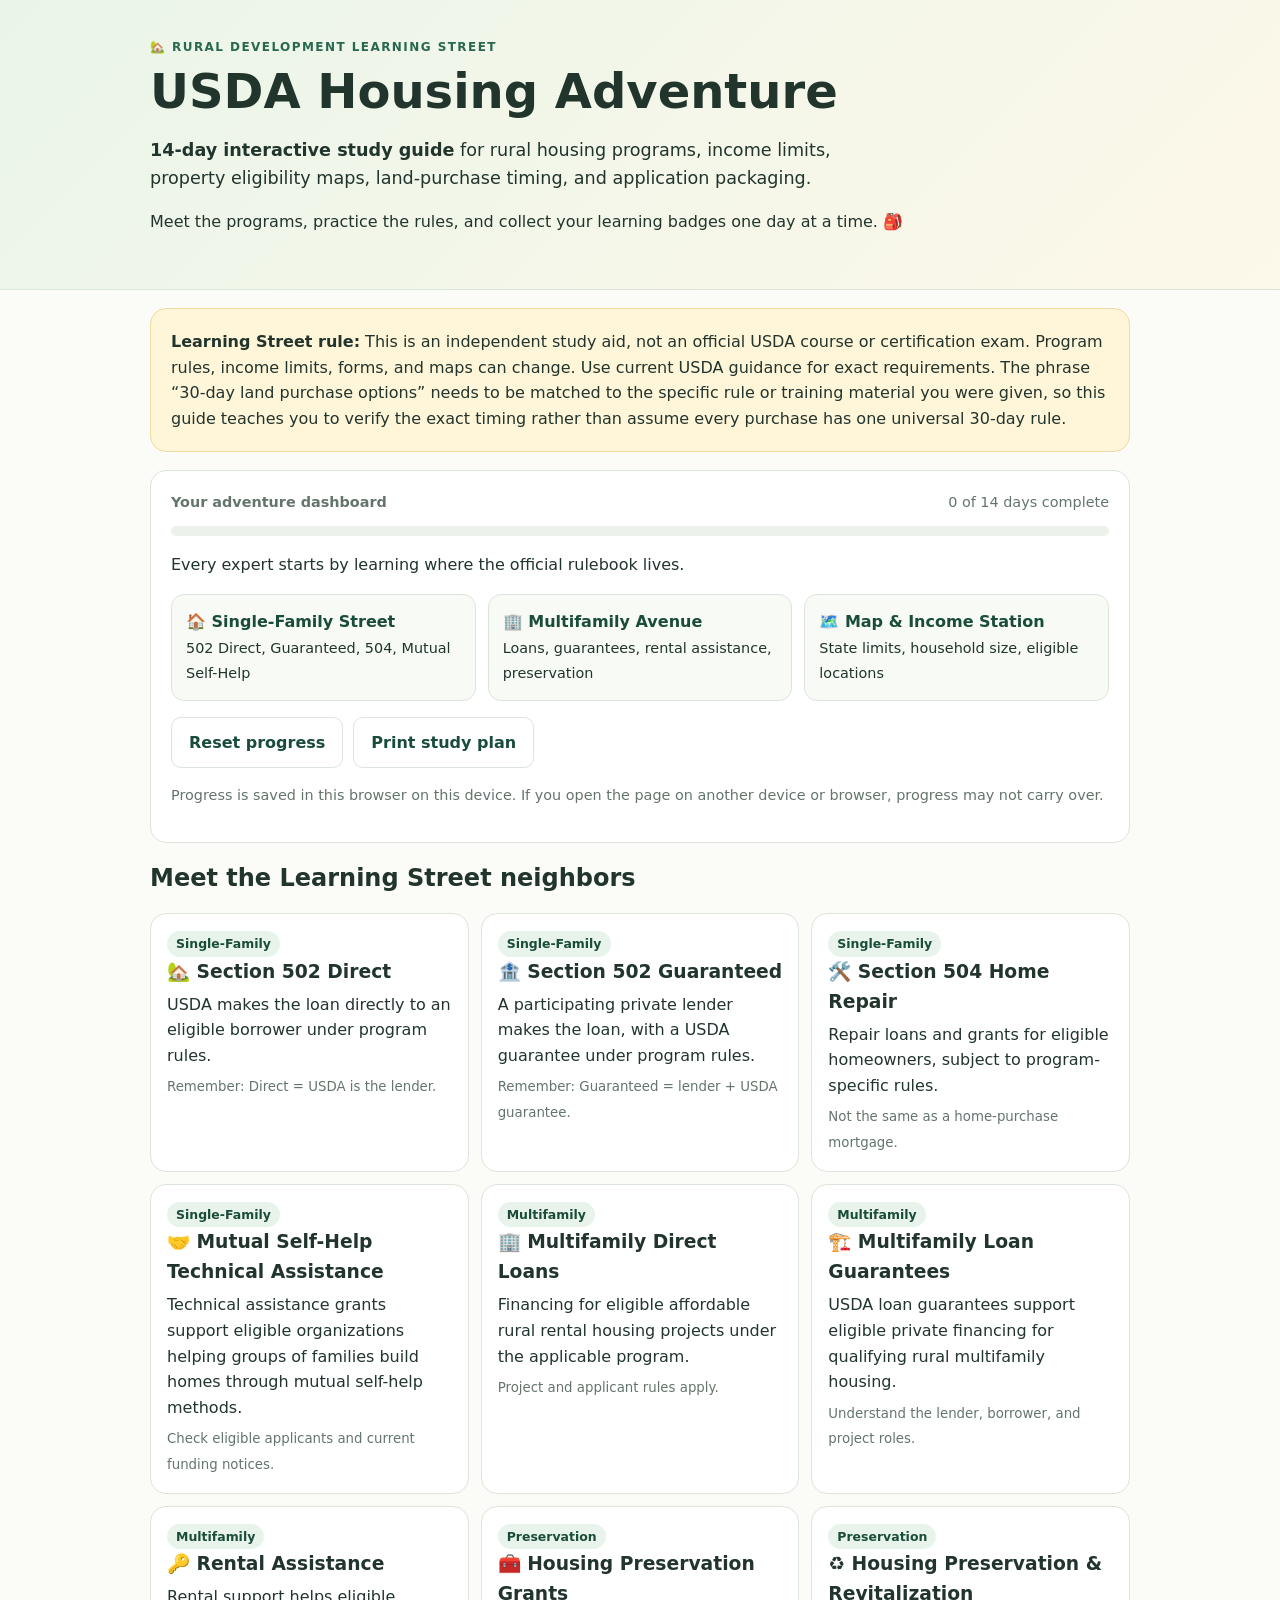
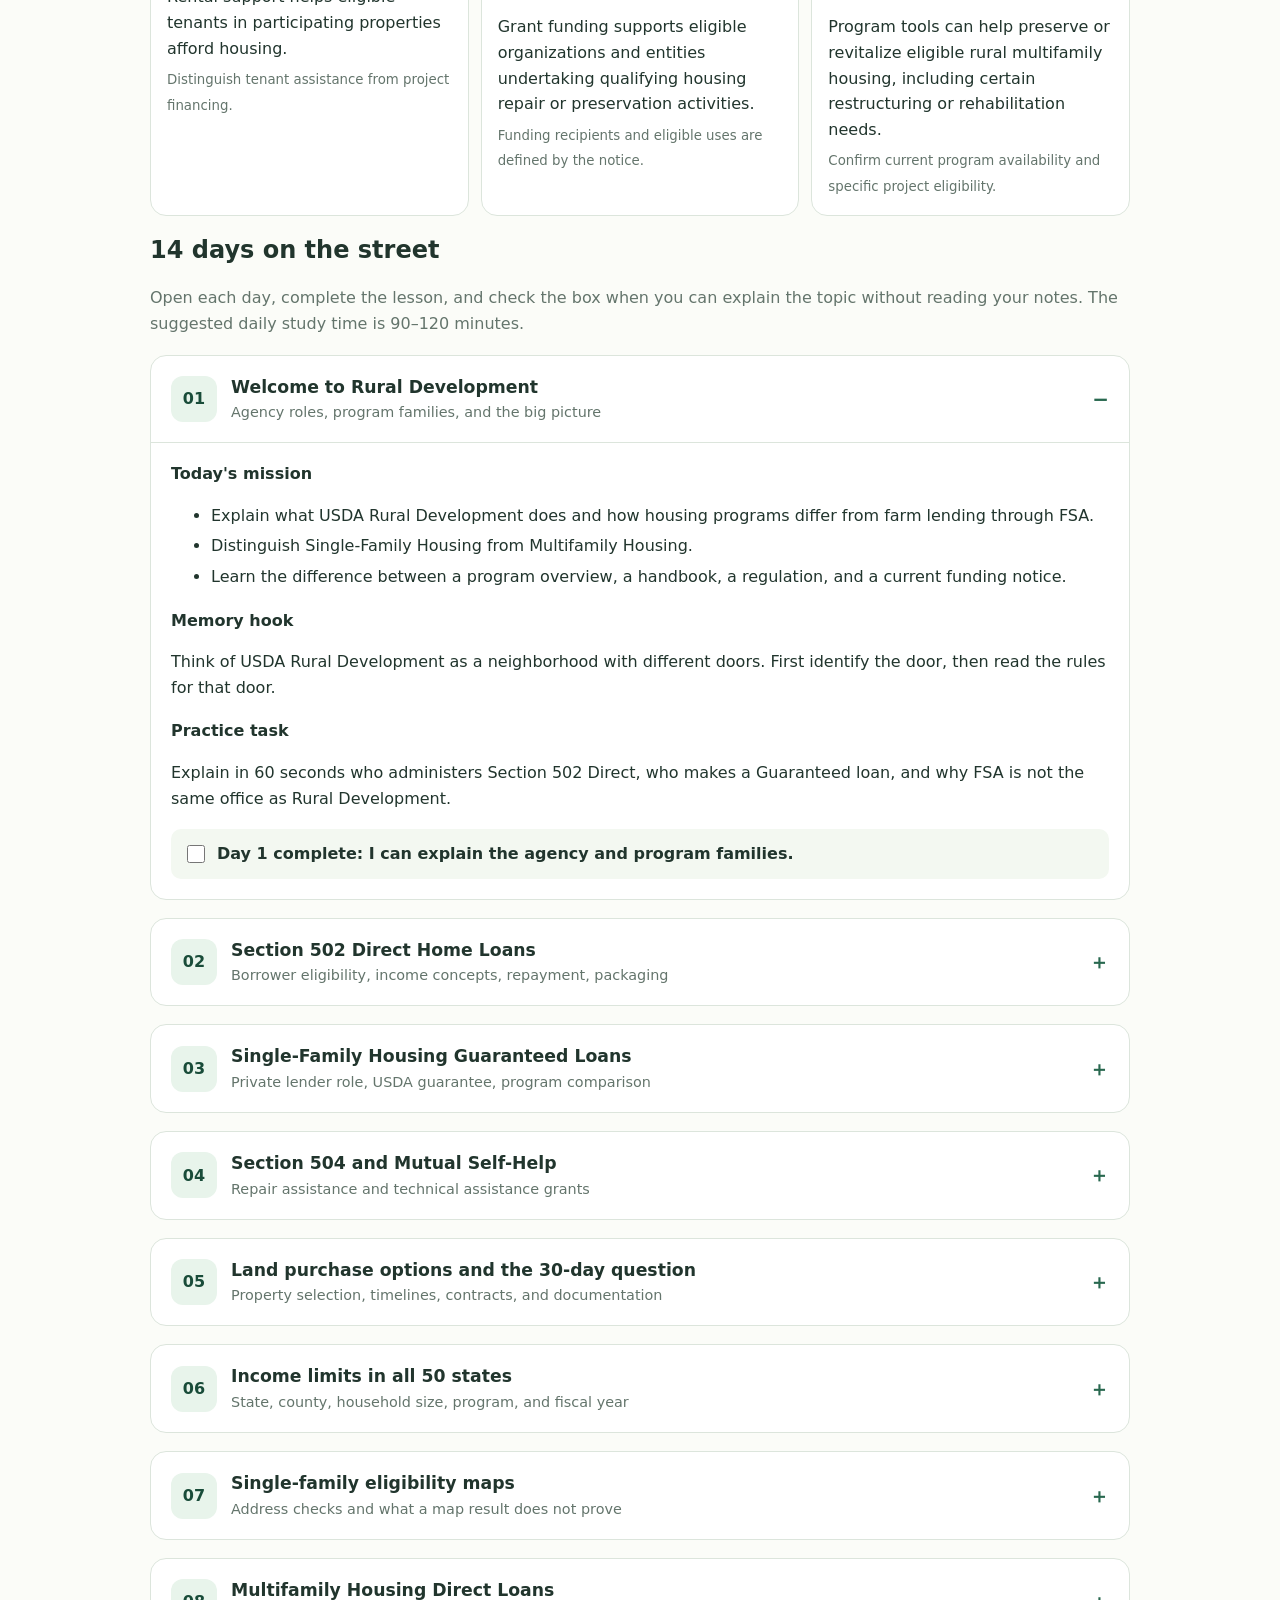
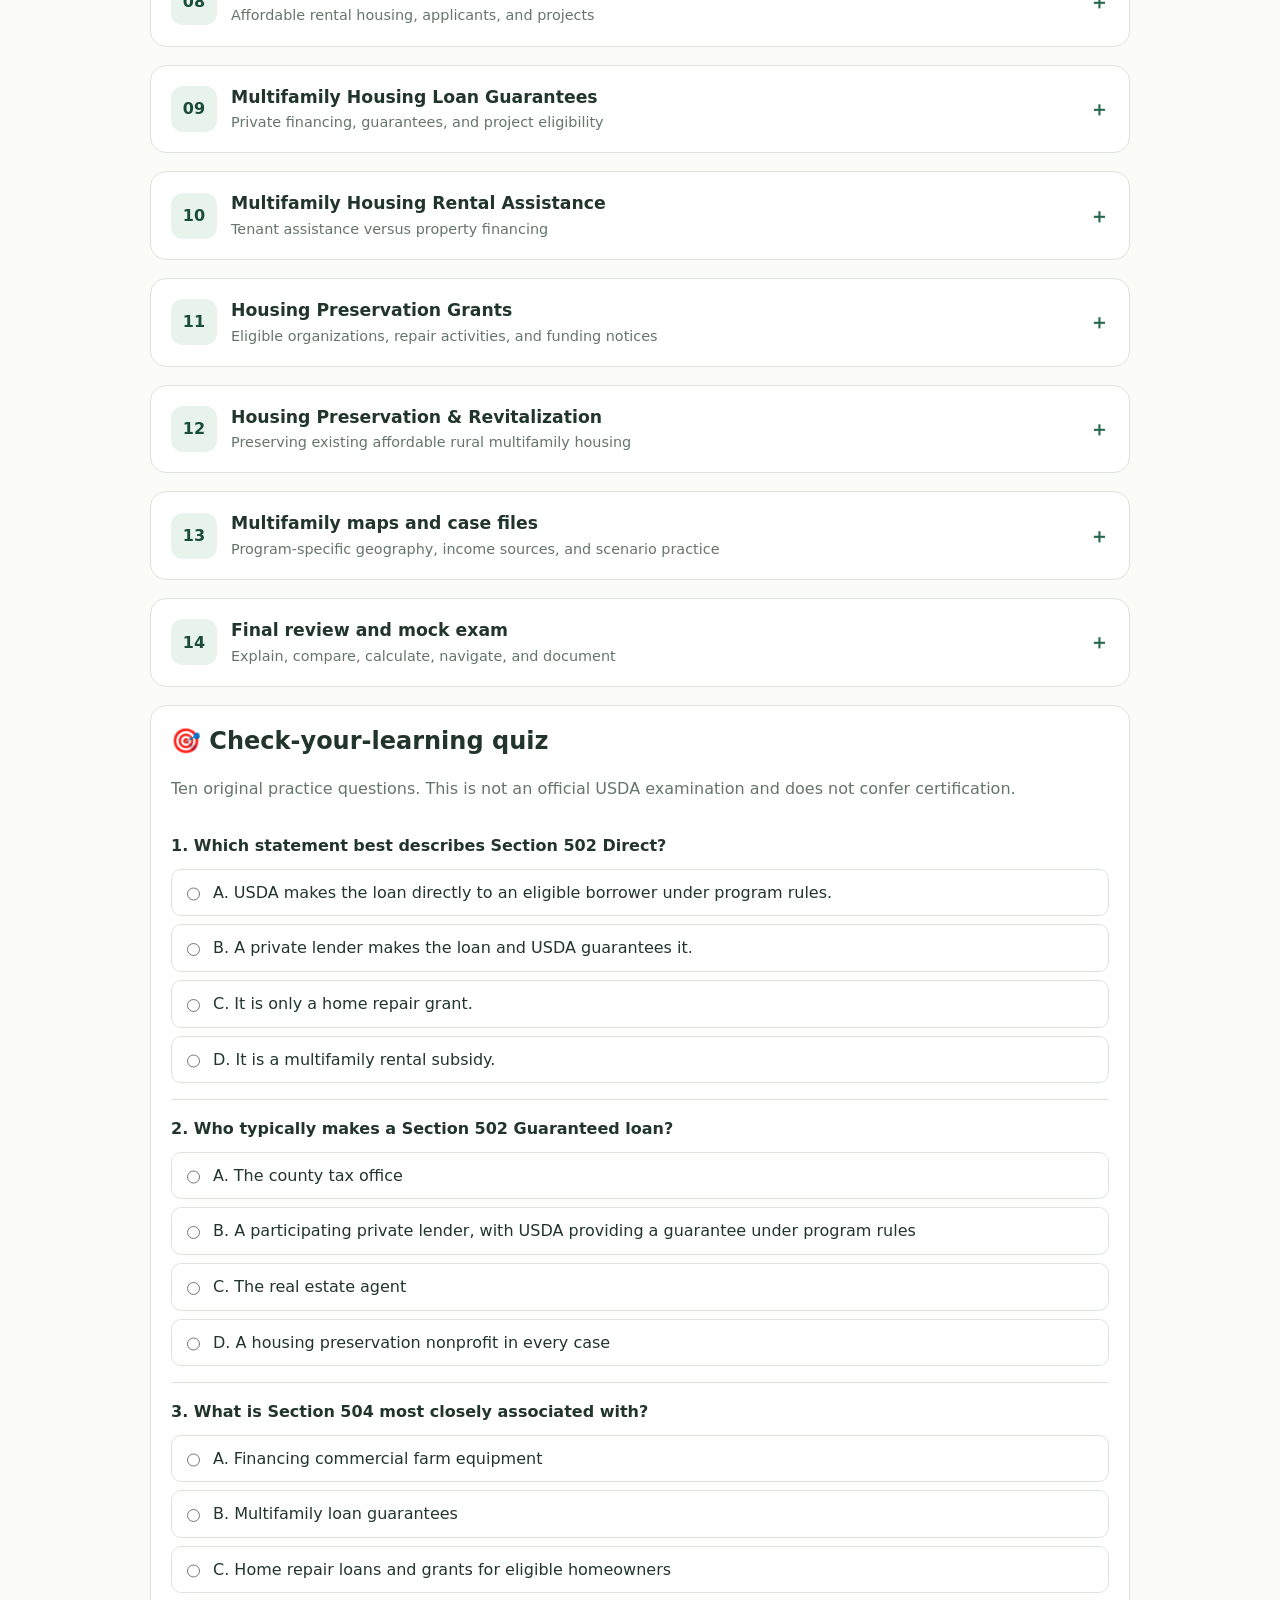
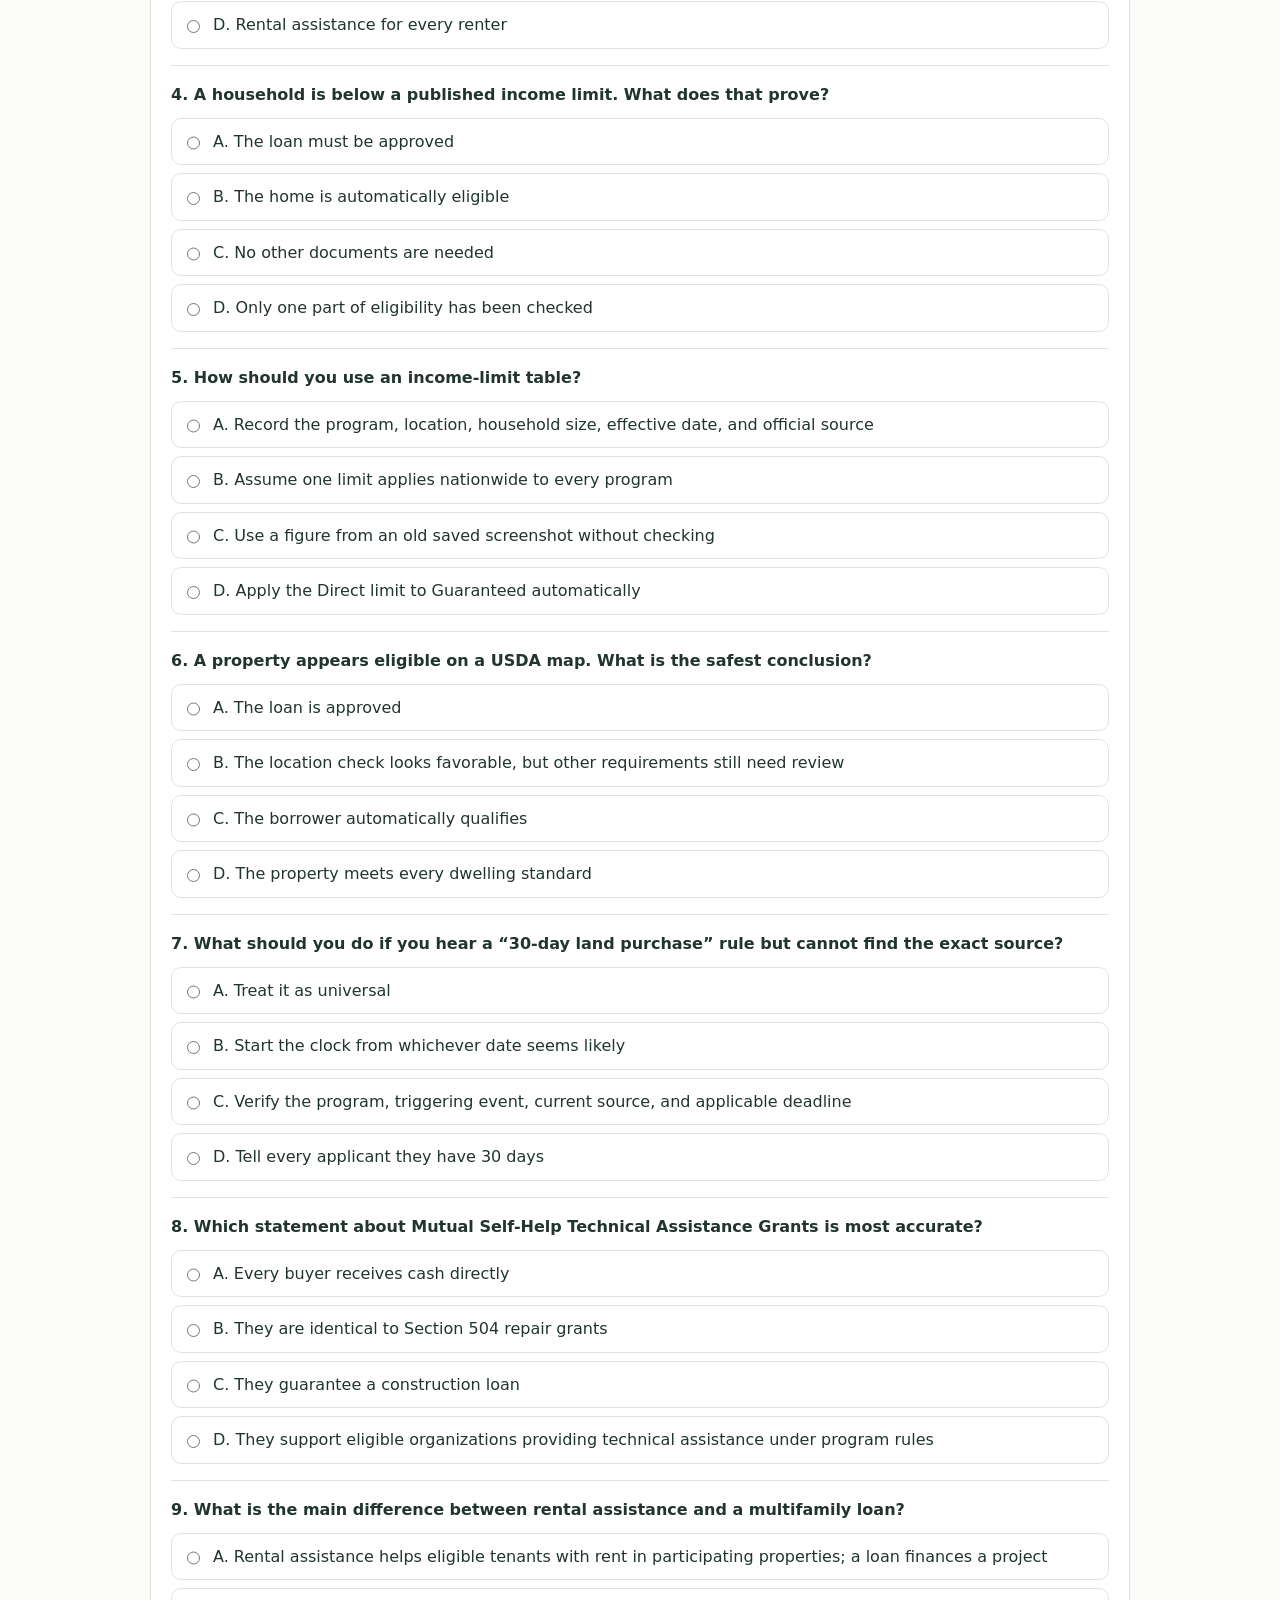
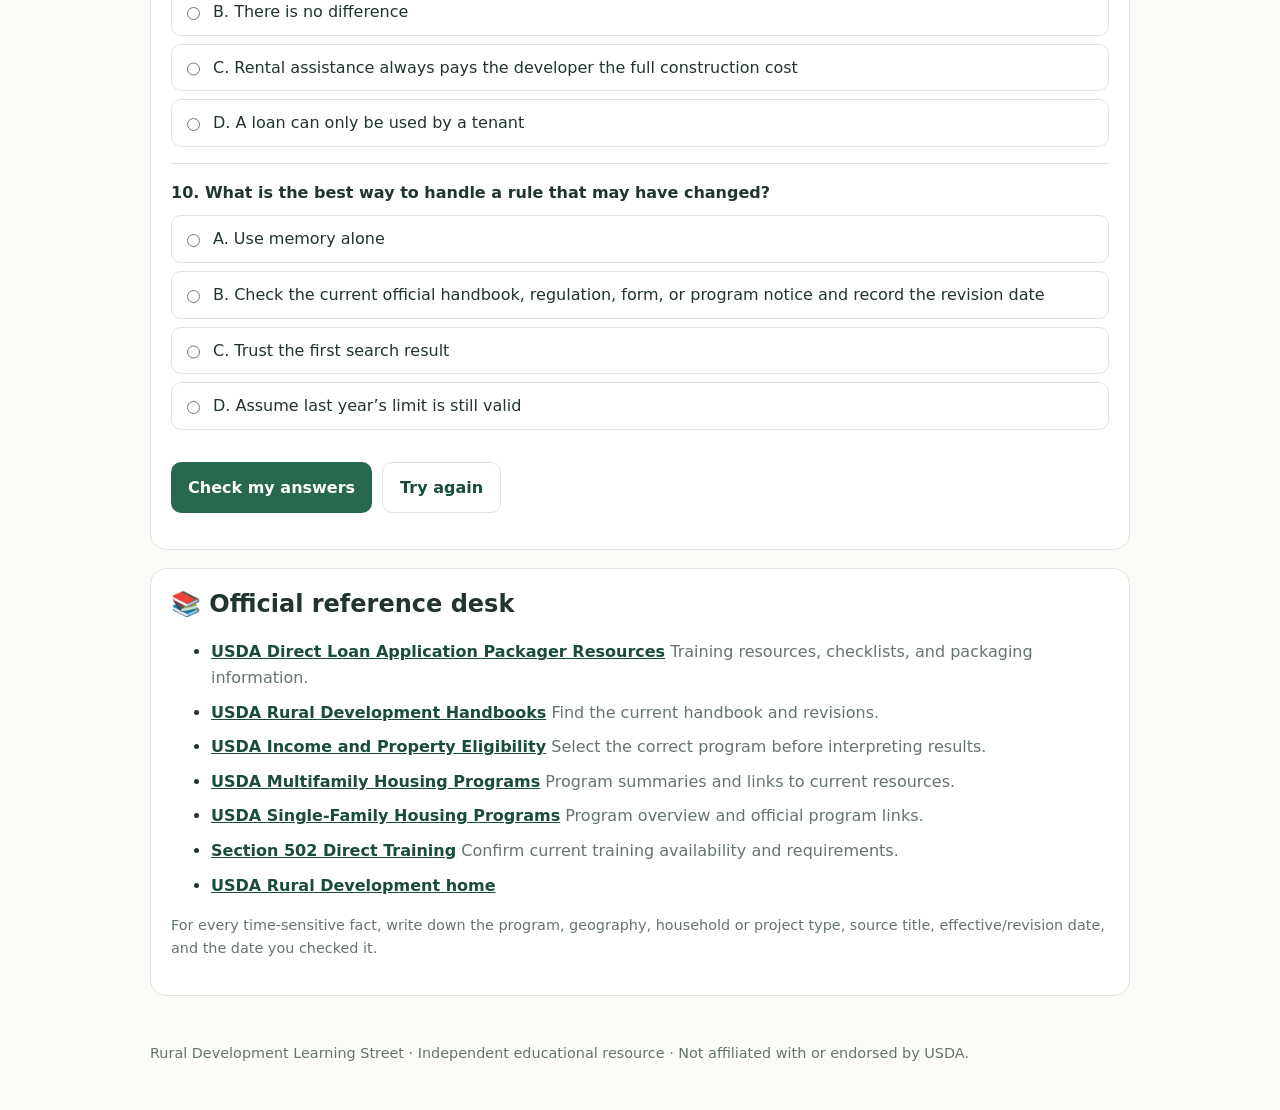
==== 14day.html @ 37571654 "Rename 14Day.html to 14day.html" ====
<!doctype html>
<html lang="en">
<head>
<meta charset="utf-8"><meta name="viewport" content="width=device-width,initial-scale=1">
<title>Learning Street: USDA Rural Development Housing Adventure</title>
<style>
:root{--green:#28684f;--dark:#194c39;--mint:#e8f4eb;--cream:#fffaf0;--line:#dce5dc;--ink:#21352d;--muted:#64756c;--gold:#efdda5}
*{box-sizing:border-box}html{scroll-behavior:smooth}body{margin:0;background:#fbfcf8;color:var(--ink);font:16px/1.6 system-ui,-apple-system,"Segoe UI",sans-serif}
header{padding:38px 20px;background:linear-gradient(135deg,#eaf5e9,#fdf8e9);border-bottom:1px solid var(--line)}.wrap{max-width:980px;width:calc(100% - 32px);margin:auto}h1{font-size:clamp(2rem,5vw,3rem);line-height:1.1;margin:8px 0}h2{line-height:1.25}.eyebrow{text-transform:uppercase;letter-spacing:.12em;font-size:.75rem;font-weight:800;color:var(--green);margin:0}.subtitle{font-size:1.1rem;max-width:760px}.notice,.panel,.day,.program,.quiz,.result{background:white;border:1px solid var(--line);border-radius:16px;padding:20px;margin:18px 0}.notice{background:#fff5d9;border-color:var(--gold)}.panel h2,.day h2{margin-top:0}.meta{display:flex;justify-content:space-between;gap:12px;flex-wrap:wrap;color:var(--muted);font-size:.9rem}.track{height:10px;background:#edf1eb;border-radius:20px;overflow:hidden;margin:12px 0}.track span{display:block;height:100%;width:0;background:var(--green);transition:width .2s}.grid{display:grid;grid-template-columns:repeat(auto-fit,minmax(220px,1fr));gap:12px}.tile{background:#f7faf5;border:1px solid var(--line);border-radius:13px;padding:14px}.tile strong{display:block;color:var(--dark)}.day{padding:0;overflow:hidden}.day summary{cursor:pointer;list-style:none;padding:18px 20px;display:flex;gap:14px;align-items:center}.day summary::-webkit-details-marker{display:none}.day summary:after{content:'＋';margin-left:auto;color:var(--green);font-size:1.25rem;font-weight:800}.day[open] summary:after{content:'−'}.num{display:grid;place-items:center;flex:0 0 46px;height:46px;border-radius:12px;background:var(--mint);color:var(--dark);font-weight:850}.day-title{font-weight:800;font-size:1.08rem}.day-sub{display:block;color:var(--muted);font-size:.9rem;font-weight:400}.day-body{padding:0 20px 20px;border-top:1px solid var(--line)}.day-body h3{font-size:1rem;margin:18px 0 6px}.day-body li{margin:5px 0}.done{display:flex;align-items:center;gap:9px;margin-top:18px;padding:12px;background:#f3f8f1;border-radius:10px;font-weight:700}.done input{width:18px;height:18px;accent-color:var(--green)}.tag{display:inline-block;background:var(--mint);color:var(--dark);border-radius:999px;padding:3px 9px;font-size:.78rem;font-weight:800}.program h3{margin:0 0 5px}.program p{margin:5px 0}.program-grid{display:grid;grid-template-columns:repeat(auto-fit,minmax(240px,1fr));gap:12px}.program{margin:0;padding:16px}.program small{color:var(--muted)}a{color:var(--dark);font-weight:650}.links li{margin:9px 0}.btn{font:inherit;font-weight:750;border:0;border-radius:10px;padding:12px 17px;cursor:pointer}.primary{background:var(--green);color:white}.secondary{background:white;border:1px solid var(--line);color:var(--dark)}.actions{display:flex;gap:10px;flex-wrap:wrap;margin:16px 0}.quiz-question{border-top:1px solid var(--line);padding:16px 0}.quiz-question:first-of-type{border-top:0}.options{display:grid;gap:8px;margin-top:10px}.opt{display:flex;gap:10px;padding:10px;border:1px solid var(--line);border-radius:10px;cursor:pointer}.opt:has(input:checked){background:#f0f8f1;border-color:var(--green)}input{accent-color:var(--green)}.feedback{padding:10px;border-radius:9px;margin-top:9px}.correct{background:#e8f4eb;color:#194c39}.wrong{background:#fff0e5;color:#81451f}.muted{color:var(--muted)}.hidden{display:none}.score{font-size:2rem;font-weight:850;color:var(--green)}footer{padding:28px 0 45px;color:var(--muted);font-size:.9rem}.small{font-size:.9rem}
@media(max-width:540px){header{padding:28px 0}.wrap{width:calc(100% - 22px)}.notice,.panel{padding:15px}.day summary{padding:14px}.day-body{padding:0 14px 16px}.num{flex-basis:40px;height:40px}}
@media print{header{padding:15px}.actions,.btn,.track{display:none!important}body{background:white}.day,.panel,.program{break-inside:avoid;box-shadow:none}.day{padding:0}.day:not([open]) .day-body{display:block}.wrap{width:100%}}
</style></head>
<body>
<header><div class="wrap"><p class="eyebrow">🏡 Rural Development Learning Street</p><h1>USDA Housing Adventure</h1><p class="subtitle"><strong>14-day interactive study guide</strong> for rural housing programs, income limits, property eligibility maps, land-purchase timing, and application packaging.</p><p>Meet the programs, practice the rules, and collect your learning badges one day at a time. 🎒</p></div></header>
<main class="wrap">
<section class="notice"><strong>Learning Street rule:</strong> This is an independent study aid, not an official USDA course or certification exam. Program rules, income limits, forms, and maps can change. Use current USDA guidance for exact requirements. The phrase “30-day land purchase options” needs to be matched to the specific rule or training material you were given, so this guide teaches you to verify the exact timing rather than assume every purchase has one universal 30-day rule.</section>
<section class="panel" aria-live="polite"><div class="meta"><span><strong>Your adventure dashboard</strong></span><span id="progressText">0 of 14 days complete</span></div><div class="track"><span id="progressFill"></span></div><p id="encouragement">Every expert starts by learning where the official rulebook lives.</p><div class="grid"><div class="tile"><strong>🏠 Single-Family Street</strong><span class="small">502 Direct, Guaranteed, 504, Mutual Self-Help</span></div><div class="tile"><strong>🏢 Multifamily Avenue</strong><span class="small">Loans, guarantees, rental assistance, preservation</span></div><div class="tile"><strong>🗺️ Map & Income Station</strong><span class="small">State limits, household size, eligible locations</span></div></div><div class="actions"><button class="btn secondary" id="resetProgress">Reset progress</button><button class="btn secondary" onclick="window.print()">Print study plan</button></div><p class="muted small">Progress is saved in this browser on this device. If you open the page on another device or browser, progress may not carry over.</p></section>
<h2>Meet the Learning Street neighbors</h2>
<div class="program-grid">
<article class="program"><span class="tag">Single-Family</span><h3>🏡 Section 502 Direct</h3><p>USDA makes the loan directly to an eligible borrower under program rules.</p><small>Remember: Direct = USDA is the lender.</small></article>
<article class="program"><span class="tag">Single-Family</span><h3>🏦 Section 502 Guaranteed</h3><p>A participating private lender makes the loan, with a USDA guarantee under program rules.</p><small>Remember: Guaranteed = lender + USDA guarantee.</small></article>
<article class="program"><span class="tag">Single-Family</span><h3>🛠️ Section 504 Home Repair</h3><p>Repair loans and grants for eligible homeowners, subject to program-specific rules.</p><small>Not the same as a home-purchase mortgage.</small></article>
<article class="program"><span class="tag">Single-Family</span><h3>🤝 Mutual Self-Help Technical Assistance</h3><p>Technical assistance grants support eligible organizations helping groups of families build homes through mutual self-help methods.</p><small>Check eligible applicants and current funding notices.</small></article>
<article class="program"><span class="tag">Multifamily</span><h3>🏢 Multifamily Direct Loans</h3><p>Financing for eligible affordable rural rental housing projects under the applicable program.</p><small>Project and applicant rules apply.</small></article>
<article class="program"><span class="tag">Multifamily</span><h3>🏗️ Multifamily Loan Guarantees</h3><p>USDA loan guarantees support eligible private financing for qualifying rural multifamily housing.</p><small>Understand the lender, borrower, and project roles.</small></article>
<article class="program"><span class="tag">Multifamily</span><h3>🔑 Rental Assistance</h3><p>Rental support helps eligible tenants in participating properties afford housing.</p><small>Distinguish tenant assistance from project financing.</small></article>
<article class="program"><span class="tag">Preservation</span><h3>🧰 Housing Preservation Grants</h3><p>Grant funding supports eligible organizations and entities undertaking qualifying housing repair or preservation activities.</p><small>Funding recipients and eligible uses are defined by the notice.</small></article>
<article class="program"><span class="tag">Preservation</span><h3>♻️ Housing Preservation & Revitalization</h3><p>Program tools can help preserve or revitalize eligible rural multifamily housing, including certain restructuring or rehabilitation needs.</p><small>Confirm current program availability and specific project eligibility.</small></article>
</div>
<h2>14 days on the street</h2><p class="muted">Open each day, complete the lesson, and check the box when you can explain the topic without reading your notes. The suggested daily study time is 90–120 minutes.</p>
<div id="days">
<details class="day" open><summary><span class="num">01</span><span><span class="day-title">Welcome to Rural Development</span><span class="day-sub">Agency roles, program families, and the big picture</span></span></summary><div class="day-body"><h3>Today's mission</h3><ul><li>Explain what USDA Rural Development does and how housing programs differ from farm lending through FSA.</li><li>Distinguish Single-Family Housing from Multifamily Housing.</li><li>Learn the difference between a program overview, a handbook, a regulation, and a current funding notice.</li></ul><h3>Memory hook</h3><p>Think of USDA Rural Development as a neighborhood with different doors. First identify the door, then read the rules for that door.</p><h3>Practice task</h3><p>Explain in 60 seconds who administers Section 502 Direct, who makes a Guaranteed loan, and why FSA is not the same office as Rural Development.</p><label class="done"><input type="checkbox" data-day="1"> Day 1 complete: I can explain the agency and program families.</label></div></details>
<details class="day"><summary><span class="num">02</span><span><span class="day-title">Section 502 Direct Home Loans</span><span class="day-sub">Borrower eligibility, income concepts, repayment, packaging</span></span></summary><div class="day-body"><h3>Today's mission</h3><ul><li>Learn the purpose of the program and its basic borrower and property eligibility categories.</li><li>Distinguish annual income, adjusted annual income, and repayment income. These are related but not interchangeable.</li><li>Identify the role of the packager and the role of USDA in final decisions.</li><li>Locate the current HB-1-3550 handbook and packaging resources.</li></ul><h3>Practice task</h3><p>Use a fictional household. List what you need to verify before saying whether the household appears eligible. Do not promise approval based on income alone.</p><label class="done"><input type="checkbox" data-day="2"> Day 2 complete: I can describe the Section 502 Direct process.</label></div></details>
<details class="day"><summary><span class="num">03</span><span><span class="day-title">Single-Family Housing Guaranteed Loans</span><span class="day-sub">Private lender role, USDA guarantee, program comparison</span></span></summary><div class="day-body"><h3>Today's mission</h3><ul><li>Explain who originates a Guaranteed loan and what USDA's guarantee means at a high level.</li><li>Compare Guaranteed with Direct without mixing their income limits or underwriting steps.</li><li>Learn to check the current Guaranteed program handbook and lender resources.</li></ul><h3>Memory hook</h3><p>Direct: USDA lends. Guaranteed: a participating lender lends, and USDA backs the loan under program rules.</p><h3>Practice task</h3><p>Make a two-column comparison of the Direct and Guaranteed programs using only current official sources.</p><label class="done"><input type="checkbox" data-day="3"> Day 3 complete: I can explain the lender and agency roles.</label></div></details>
<details class="day"><summary><span class="num">04</span><span><span class="day-title">Section 504 and Mutual Self-Help</span><span class="day-sub">Repair assistance and technical assistance grants</span></span></summary><div class="day-body"><h3>Today's mission</h3><ul><li>Describe the purpose of Section 504 Home Repair Loans and Grants and identify its separate eligibility requirements.</li><li>Explain that Mutual Self-Help Housing Technical Assistance Grants support eligible organizations providing technical assistance, not automatic grants to every homebuyer.</li><li>Find the current official program page and verify eligible uses and applicants.</li></ul><h3>Practice task</h3><p>Match each of three fictional needs to the program to research: buying a home, repairing an existing home, or an organization coordinating mutual self-help construction.</p><label class="done"><input type="checkbox" data-day="4"> Day 4 complete: I can distinguish purchase, repair, and technical assistance.</label></div></details>
<details class="day"><summary><span class="num">05</span><span><span class="day-title">Land purchase options and the 30-day question</span><span class="day-sub">Property selection, timelines, contracts, and documentation</span></span></summary><div class="day-body"><h3>Today's mission</h3><ul><li>Identify what your training material means by “land purchase options 30 days.” Do not assume it is a universal USDA rule without checking the exact context.</li><li>Review the current handbook, application checklist, and any official written instructions that describe timing, property selection, purchase agreements, or an option period.</li><li>Learn the difference between a real-estate contract's option period, a program's application timeline, and a USDA document or eligibility deadline.</li><li>Record the source title, section, revision date, and exact wording in your study notes.</li></ul><div class="notice"><strong>Rule-check checkpoint:</strong> A “30-day” phrase can refer to different processes. Before advising an applicant, verify which event starts the clock, what action is required, whether extensions exist, and which program the rule applies to.</div><h3>Practice task</h3><p>Create a timeline for a fictional buyer. Mark the date of each event and write a source beside every deadline. If you cannot verify a deadline, mark it “confirm with USDA,” not “rule.”</p><label class="done"><input type="checkbox" data-day="5"> Day 5 complete: I can verify a timeline rule instead of guessing.</label></div></details>
<details class="day"><summary><span class="num">06</span><span><span class="day-title">Income limits in all 50 states</span><span class="day-sub">State, county, household size, program, and fiscal year</span></span></summary><div class="day-body"><h3>Today's mission</h3><ul><li>Learn why there is no single nationwide income number that applies to every RD housing program.</li><li>Look up limits using the correct program, location, household size, and current effective date.</li><li>Separate income eligibility limits from the income calculation used to determine repayment or adjusted annual income.</li><li>Build a reference sheet with all 50 states as rows and columns for Direct, Guaranteed, and Multifamily sources, effective dates, and links. Fill values from official tables, not memory.</li></ul><h3>Practice task</h3><p>Pick Texas plus two other states. For each, identify the official source and write down the applicable program, household size, county or area, effective date, and limit. Then repeat for a different household size.</p><label class="done"><input type="checkbox" data-day="6"> Day 6 complete: I can find and document a current income limit.</label></div></details>
<details class="day"><summary><span class="num">07</span><span><span class="day-title">Single-family eligibility maps</span><span class="day-sub">Address checks and what a map result does not prove</span></span></summary><div class="day-body"><h3>Today's mission</h3><ul><li>Use the USDA eligibility site and choose the relevant Single-Family Housing program.</li><li>Test sample addresses and record the date and program selected.</li><li>Understand that area eligibility is only one part of a review. It does not guarantee borrower eligibility, dwelling eligibility, or loan approval.</li><li>Learn how to escalate ambiguous or borderline results to the appropriate USDA office.</li></ul><h3>Practice task</h3><p>Check three fictional or publicly listed addresses in different communities. Save the result and note exactly which program's map you used.</p><label class="done"><input type="checkbox" data-day="7"> Day 7 complete: I can run and explain a single-family area check.</label></div></details>
<details class="day"><summary><span class="num">08</span><span><span class="day-title">Multifamily Housing Direct Loans</span><span class="day-sub">Affordable rental housing, applicants, and projects</span></span></summary><div class="day-body"><h3>Today's mission</h3><ul><li>Explain the purpose of USDA Multifamily Housing Direct Loans.</li><li>Identify the types of applicants and rural rental housing projects described by the current program materials.</li><li>Distinguish project financing from rental assistance to tenants.</li><li>Find current program guidance, application materials, and funding announcements.</li></ul><h3>Practice task</h3><p>Write a one-paragraph overview of the program, then list three questions you would need answered before deciding whether a proposed property or applicant fits.</p><label class="done"><input type="checkbox" data-day="8"> Day 8 complete: I can explain the program's purpose and basic structure.</label></div></details>
<details class="day"><summary><span class="num">09</span><span><span class="day-title">Multifamily Housing Loan Guarantees</span><span class="day-sub">Private financing, guarantees, and project eligibility</span></span></summary><div class="day-body"><h3>Today's mission</h3><ul><li>Describe how the guarantee supports eligible private financing for qualifying rural multifamily housing.</li><li>Identify borrower, lender, project, and agency roles.</li><li>Compare the guarantee structure with Multifamily Direct Loans without assuming their eligibility rules are identical.</li></ul><h3>Practice task</h3><p>Draw a simple flow: applicant/project → lender → USDA guarantee review. Annotate the flow with questions that must be verified in current guidance.</p><label class="done"><input type="checkbox" data-day="9"> Day 9 complete: I can describe the roles in a guaranteed project.</label></div></details>
<details class="day"><summary><span class="num">10</span><span><span class="day-title">Multifamily Housing Rental Assistance</span><span class="day-sub">Tenant assistance versus property financing</span></span></summary><div class="day-body"><h3>Today's mission</h3><ul><li>Explain the purpose of Rental Assistance in participating rural rental properties.</li><li>Distinguish a tenant-focused subsidy from a loan or grant used to finance a building.</li><li>Learn where to verify participating-property, tenant, owner, and contract requirements.</li></ul><h3>Practice task</h3><p>Explain the difference between financing the building and helping an eligible tenant afford rent, using your own words.</p><label class="done"><input type="checkbox" data-day="10"> Day 10 complete: I can distinguish assistance to tenants from project finance.</label></div></details>
<details class="day"><summary><span class="num">11</span><span><span class="day-title">Housing Preservation Grants</span><span class="day-sub">Eligible organizations, repair activities, and funding notices</span></span></summary><div class="day-body"><h3>Today's mission</h3><ul><li>Learn the purpose of Housing Preservation Grants and the kinds of preservation or repair work the program supports.</li><li>Identify eligible applicants and eligible activities in the current notice.</li><li>Understand that these grants are not automatically direct grants to any individual homeowner.</li><li>Check whether funding is currently open and what match, reporting, or service-area conditions apply.</li></ul><h3>Practice task</h3><p>Review a current or archived official notice and extract applicant eligibility, eligible activities, deadlines, funding limits, and required attachments.</p><label class="done"><input type="checkbox" data-day="11"> Day 11 complete: I can read a preservation grant notice for its key rules.</label></div></details>
<details class="day"><summary><span class="num">12</span><span><span class="day-title">Housing Preservation & Revitalization</span><span class="day-sub">Preserving existing affordable rural multifamily housing</span></span></summary><div class="day-body"><h3>Today's mission</h3><ul><li>Understand the program's preservation and revitalization purpose and the kinds of eligible multifamily housing needs addressed.</li><li>Learn how restructuring, rehabilitation, and preservation differ from financing a brand-new single-family purchase.</li><li>Verify current program availability, eligible borrowers, property requirements, and application routes.</li></ul><h3>Practice task</h3><p>Compare a proposed repair of an existing rural rental property with a family's purchase of a single-family home. Explain why they should not be routed to the same program by default.</p><label class="done"><input type="checkbox" data-day="12"> Day 12 complete: I can explain the preservation focus.</label></div></details>
<details class="day"><summary><span class="num">13</span><span><span class="day-title">Multifamily maps and case files</span><span class="day-sub">Program-specific geography, income sources, and scenario practice</span></span></summary><div class="day-body"><h3>Today's mission</h3><ul><li>Find the appropriate Multifamily Housing geographic eligibility information and distinguish it from Single-Family map tools.</li><li>Practice tracing a multifamily program from its overview to its current handbook, regulation, and funding notice.</li><li>Review a fictional project and list missing applicant, property, financial, and documentation details.</li></ul><h3>Practice task</h3><p>Prepare a one-page case note: program considered, source links, date checked, what appears to fit, what remains unknown, and who should confirm the unresolved points.</p><label class="done"><input type="checkbox" data-day="13"> Day 13 complete: I can research a multifamily scenario without mixing program rules.</label></div></details>
<details class="day"><summary><span class="num">14</span><span><span class="day-title">Final review and mock exam</span><span class="day-sub">Explain, compare, calculate, navigate, and document</span></span></summary><div class="day-body"><h3>Today's mission</h3><ul><li>Review all nine listed housing programs and describe each in one or two sentences.</li><li>Complete the quiz below without notes, then review every explanation.</li><li>Demonstrate that you can find a current income limit, check the correct eligibility map, and locate official guidance.</li><li>Identify any formal training, examination, intermediary, or authorization requirements that remain before you can work as a packager.</li></ul><h3>Ready-to-advance checklist</h3><ul><li>Can I tell Direct from Guaranteed?</li><li>Can I find, date, and cite the correct income limit?</li><li>Can I explain what an eligibility map does and does not establish?</li><li>Can I distinguish home purchase, home repair, multifamily financing, rental assistance, and preservation?</li><li>Can I verify the 30-day rule from the applicable current source?</li></ul><label class="done"><input type="checkbox" data-day="14"> Day 14 complete: I can explain the core curriculum and know what to verify.</label></div></details>
</div>
<section class="panel"><h2>🎯 Check-your-learning quiz</h2><p class="muted">Ten original practice questions. This is not an official USDA examination and does not confer certification.</p><div id="quiz"></div><div class="actions"><button class="btn primary" id="grade">Check my answers</button><button class="btn secondary" id="retake">Try again</button></div><div id="quizResult" class="result hidden" aria-live="polite"></div></section>
<section class="panel"><h2>📚 Official reference desk</h2><ul class="links">
<li><a href="https://www.rd.usda.gov/programs-services/services/direct-loan-application-packagers" target="_blank" rel="noopener">USDA Direct Loan Application Packager Resources</a> <span class="muted">Training resources, checklists, and packaging information.</span></li>
<li><a href="https://www.rd.usda.gov/resources/directives/handbooks" target="_blank" rel="noopener">USDA Rural Development Handbooks</a> <span class="muted">Find the current handbook and revisions.</span></li>
<li><a href="https://eligibility.sc.egov.usda.gov/eligibility/welcomeAction.do" target="_blank" rel="noopener">USDA Income and Property Eligibility</a> <span class="muted">Select the correct program before interpreting results.</span></li>
<li><a href="https://www.rd.usda.gov/programs-services/all-programs/multi-family-housing-programs" target="_blank" rel="noopener">USDA Multifamily Housing Programs</a> <span class="muted">Program summaries and links to current resources.</span></li>
<li><a href="https://www.rd.usda.gov/programs-services/single-family-housing-programs" target="_blank" rel="noopener">USDA Single-Family Housing Programs</a> <span class="muted">Program overview and official program links.</span></li>
<li><a href="https://www.usda502directtraining.org/" target="_blank" rel="noopener">Section 502 Direct Training</a> <span class="muted">Confirm current training availability and requirements.</span></li>
<li><a href="https://www.rd.usda.gov/" target="_blank" rel="noopener">USDA Rural Development home</a></li>
</ul><p class="muted small">For every time-sensitive fact, write down the program, geography, household or project type, source title, effective/revision date, and the date you checked it.</p></section>
</main><footer class="wrap">Rural Development Learning Street · Independent educational resource · Not affiliated with or endorsed by USDA.</footer>
<script>
const dayChecks=[...document.querySelectorAll('[data-day]')];
const encouragements=['Every expert starts by learning where the official rulebook lives.','One day at a time. You are building a real reference skill.','Look it up, date it, document it. That is professional muscle.','Fourteen small steps make a sturdy knowledge bridge.'];
function refreshProgress(){let n=dayChecks.filter(x=>x.checked).length;document.getElementById('progressText').textContent=`${n} of 14 days complete`;document.getElementById('progressFill').style.width=(n/14*100)+'%';document.getElementById('encouragement').textContent=n===14?'🎉 All 14 days checked off. Review your quiz and verify any remaining weak spots.':encouragements[n%encouragements.length];try{localStorage.setItem('learningStreetRD14',JSON.stringify(dayChecks.filter(x=>x.checked).map(x=>x.dataset.day)))}catch(e){}}
try{const saved=JSON.parse(localStorage.getItem('learningStreetRD14')||'[]');dayChecks.forEach(x=>x.checked=saved.includes(x.dataset.day))}catch(e){}dayChecks.forEach(x=>x.addEventListener('change',refreshProgress));refreshProgress();
document.getElementById('resetProgress').addEventListener('click',()=>{if(confirm('Reset all 14 days of saved progress?')){dayChecks.forEach(x=>x.checked=false);refreshProgress()}});
const questions=[
{q:'Which statement best describes Section 502 Direct?',o:['USDA makes the loan directly to an eligible borrower under program rules.','A private lender makes the loan and USDA guarantees it.','It is only a home repair grant.','It is a multifamily rental subsidy.'],a:0,e:'Direct loans are made by USDA to eligible borrowers. Guaranteed loans use participating private lenders.'},
{q:'Who typically makes a Section 502 Guaranteed loan?',o:['The county tax office','A participating private lender, with USDA providing a guarantee under program rules','The real estate agent','A housing preservation nonprofit in every case'],a:1,e:'The lender makes the loan; USDA provides the guarantee subject to program requirements.'},
{q:'What is Section 504 most closely associated with?',o:['Financing commercial farm equipment','Multifamily loan guarantees','Home repair loans and grants for eligible homeowners','Rental assistance for every renter'],a:2,e:'Section 504 is a home repair assistance program with its own eligibility rules.'},
{q:'A household is below a published income limit. What does that prove?',o:['The loan must be approved','The home is automatically eligible','No other documents are needed','Only one part of eligibility has been checked'],a:3,e:'Income is only one part of the review. Other borrower, property, repayment, and program rules still apply.'},
{q:'How should you use an income-limit table?',o:['Record the program, location, household size, effective date, and official source','Assume one limit applies nationwide to every program','Use a figure from an old saved screenshot without checking','Apply the Direct limit to Guaranteed automatically'],a:0,e:'Limits vary by program and geography and may change. Record the context and date.'},
{q:'A property appears eligible on a USDA map. What is the safest conclusion?',o:['The loan is approved','The location check looks favorable, but other requirements still need review','The borrower automatically qualifies','The property meets every dwelling standard'],a:1,e:'An area map is not a full borrower, property, or loan approval.'},
{q:'What should you do if you hear a “30-day land purchase” rule but cannot find the exact source?',o:['Treat it as universal','Start the clock from whichever date seems likely','Verify the program, triggering event, current source, and applicable deadline','Tell every applicant they have 30 days'],a:2,e:'The phrase may refer to different processes. Verify exact wording and applicability before advising someone.'},
{q:'Which statement about Mutual Self-Help Technical Assistance Grants is most accurate?',o:['Every buyer receives cash directly','They are identical to Section 504 repair grants','They guarantee a construction loan','They support eligible organizations providing technical assistance under program rules'],a:3,e:'The program supports technical assistance through eligible organizations; it is not an automatic direct grant to each buyer.'},
{q:'What is the main difference between rental assistance and a multifamily loan?',o:['Rental assistance helps eligible tenants with rent in participating properties; a loan finances a project','There is no difference','Rental assistance always pays the developer the full construction cost','A loan can only be used by a tenant'],a:0,e:'Tenant assistance and project financing are distinct tools with different rules.'},
{q:'What is the best way to handle a rule that may have changed?',o:['Use memory alone','Check the current official handbook, regulation, form, or program notice and record the revision date','Trust the first search result','Assume last year’s limit is still valid'],a:1,e:'Current official guidance is the authority. Record the version and date checked.'}
];
const quiz=document.getElementById('quiz');questions.forEach((q,i)=>{const d=document.createElement('div');d.className='quiz-question';d.innerHTML=`<strong>${i+1}. ${q.q}</strong><div class="options">${q.o.map((o,j)=>`<label class="opt"><input type="radio" name="q${i}" value="${j}"><span>${String.fromCharCode(65+j)}. ${o}</span></label>`).join('')}</div><div class="feedback hidden" id="f${i}"></div>`;quiz.appendChild(d)});
document.getElementById('grade').addEventListener('click',()=>{let score=0,answered=0;questions.forEach((q,i)=>{const sel=document.querySelector(`input[name="q${i}"]:checked`);const f=document.getElementById('f'+i);f.classList.remove('hidden','correct','wrong');if(sel){answered++;if(Number(sel.value)===q.a){score++;f.classList.add('correct');f.innerHTML='<strong>Correct.</strong> '+q.e}else{f.classList.add('wrong');f.innerHTML='<strong>Review.</strong> '+q.e}}else{f.classList.add('wrong');f.innerHTML='<strong>Not answered.</strong> '+q.e}});const r=document.getElementById('quizResult');r.classList.remove('hidden');r.innerHTML=`<div class="score">${score} / ${questions.length}</div><p>You answered ${answered} of ${questions.length} questions.</p><p>${score>=9?'Excellent review score. Keep checking the official sources for current details.':score>=7?'Good progress. Revisit the explanations for missed questions, then try again.':'Keep learning. Review the matching day lessons and retry the quiz.'}</p><p class="muted small">This is a learning check, not an official USDA exam or proof of certification.</p>`;r.scrollIntoView({behavior:'smooth',block:'center'})});
document.getElementById('retake').addEventListener('click',()=>{questions.forEach((q,i)=>{document.querySelectorAll(`input[name="q${i}"]`).forEach(x=>x.checked=false);const f=document.getElementById('f'+i);f.className='feedback hidden';f.textContent=''});const r=document.getElementById('quizResult');r.classList.add('hidden');r.textContent='';window.scrollTo({top:quiz.offsetTop,behavior:'smooth'})});
</script></body></html>
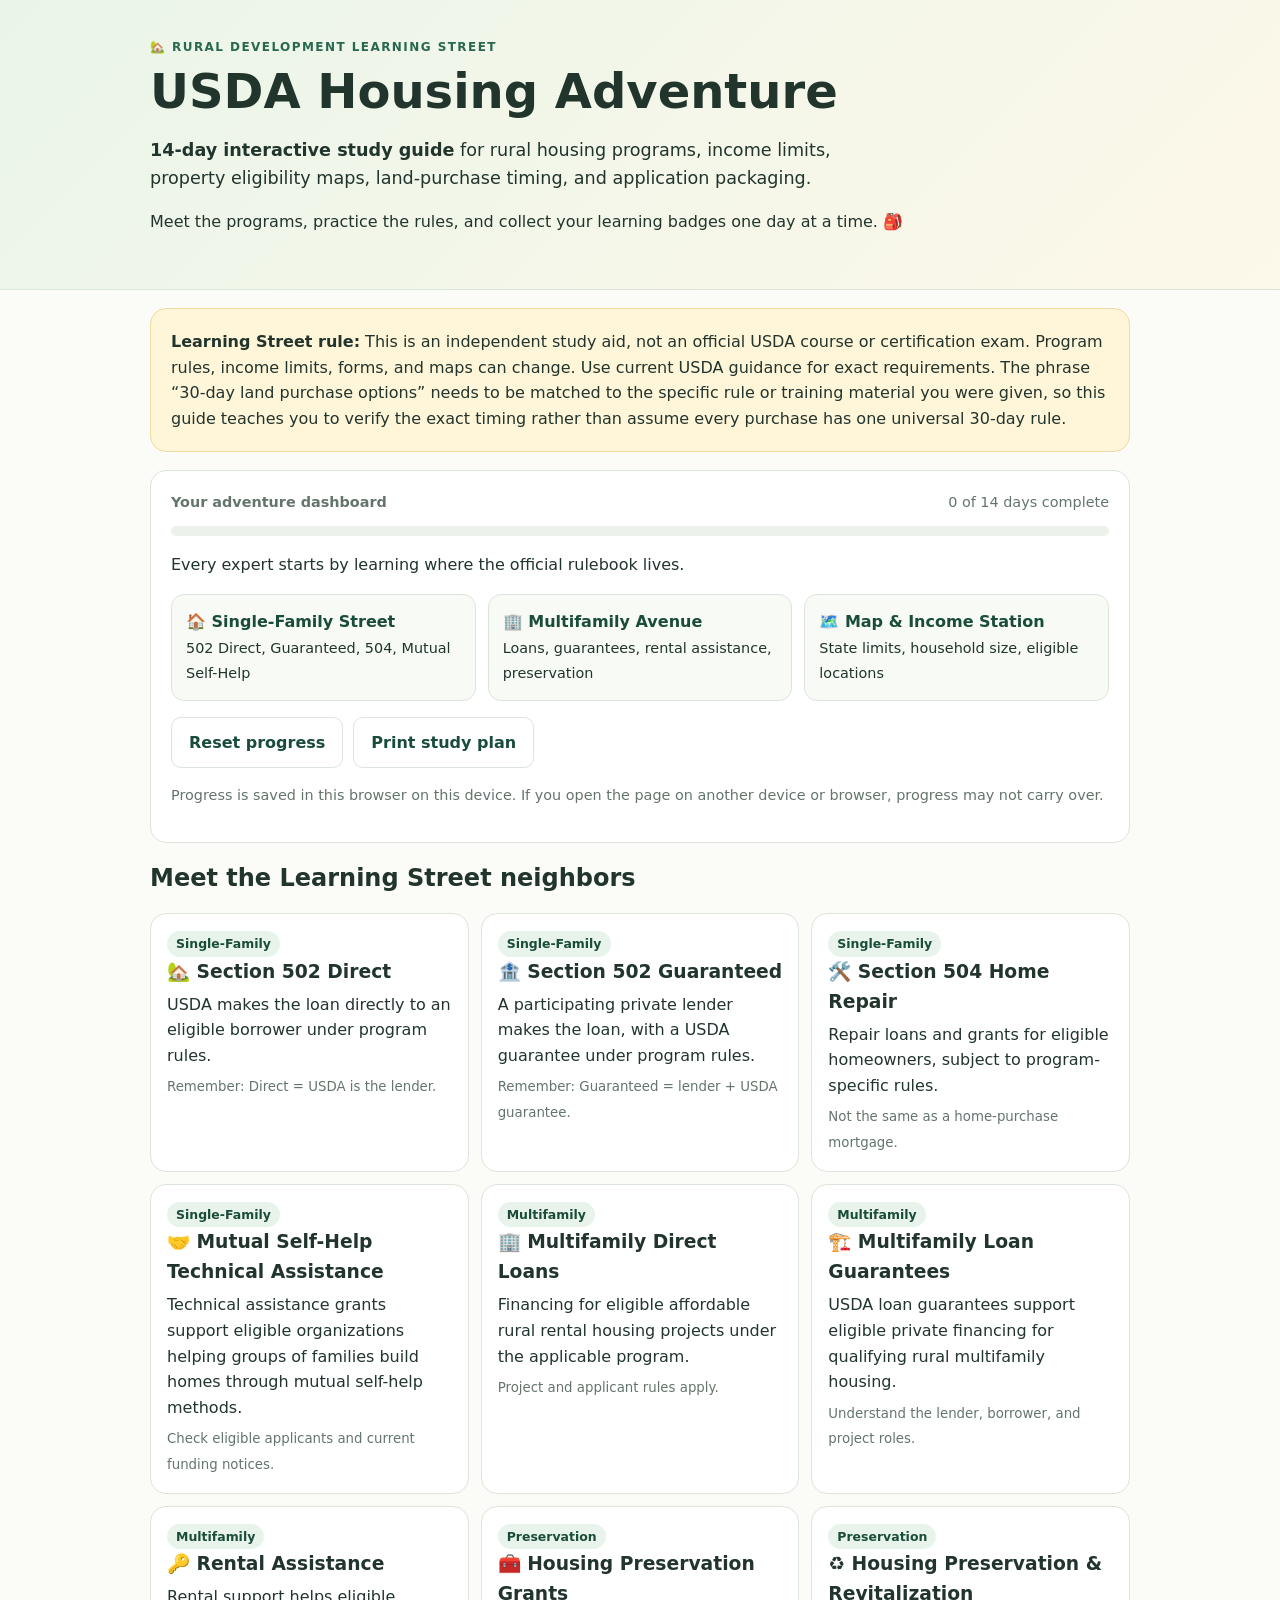
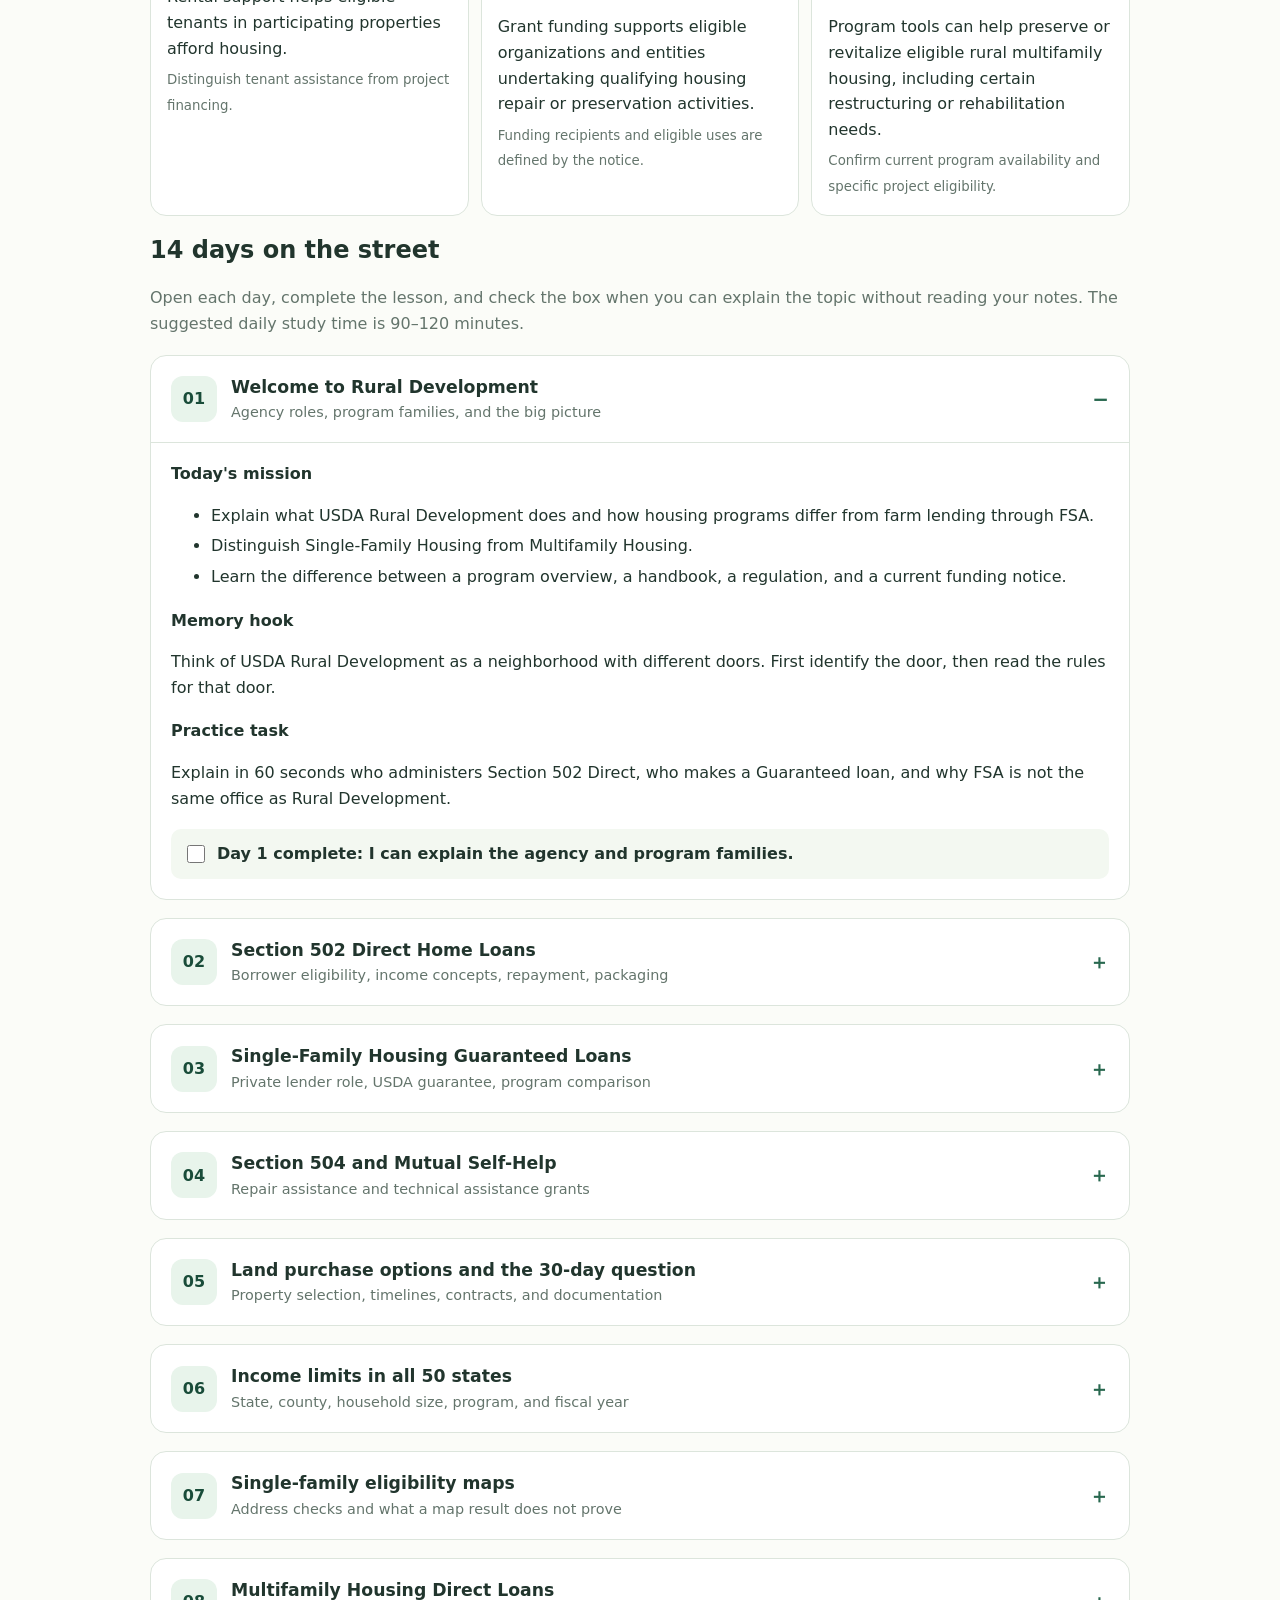
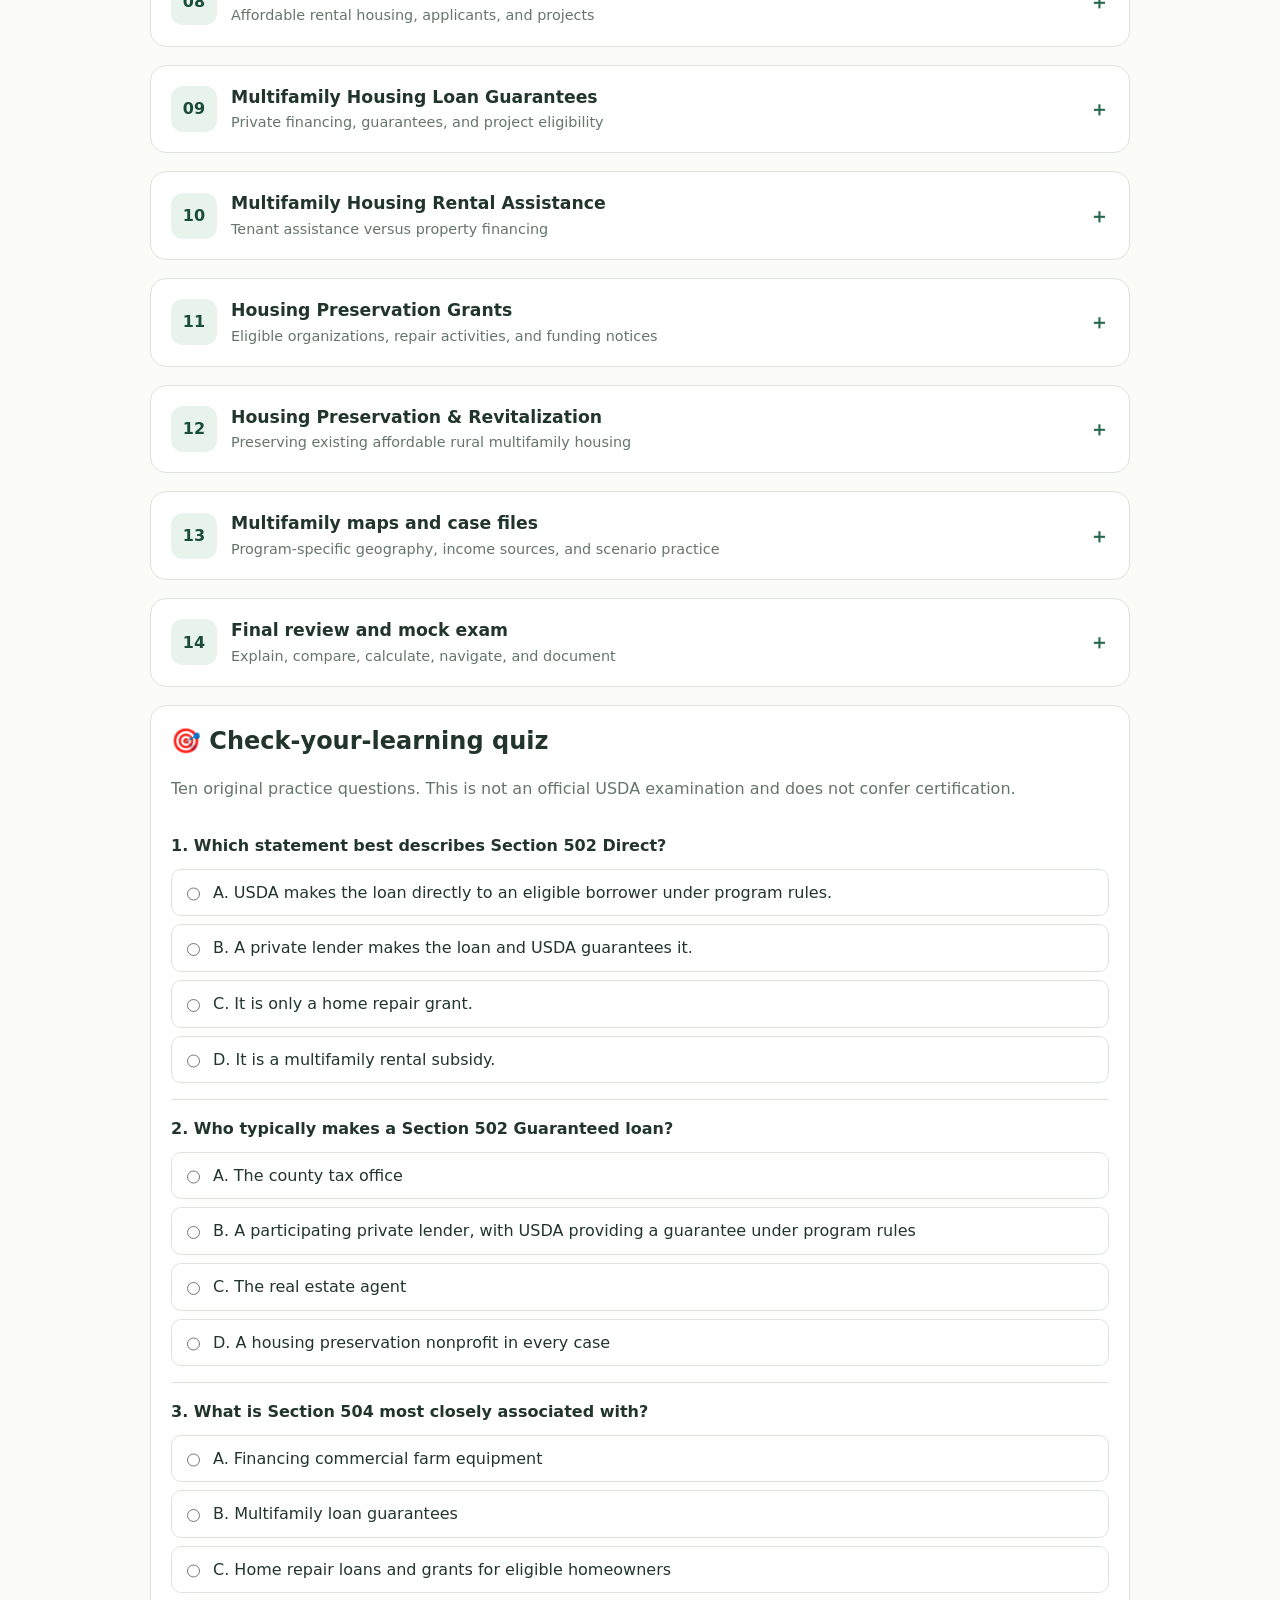
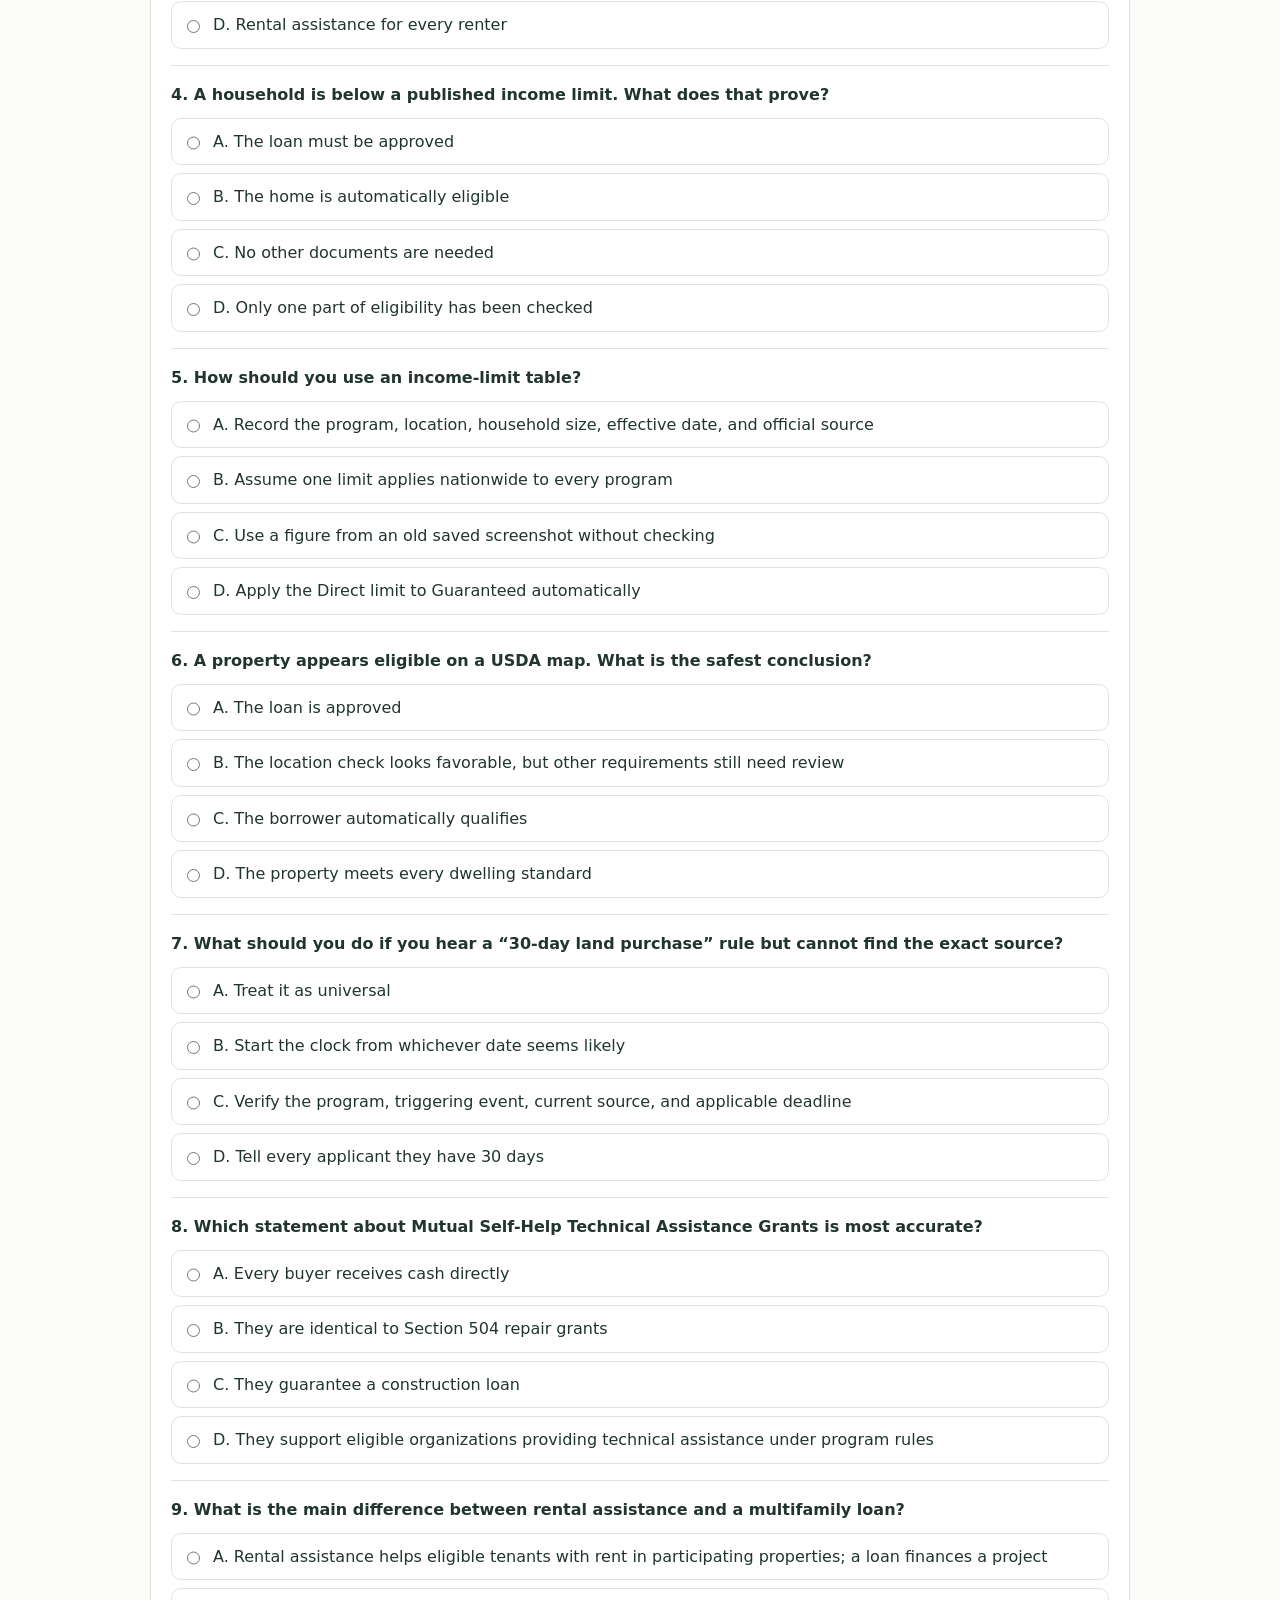
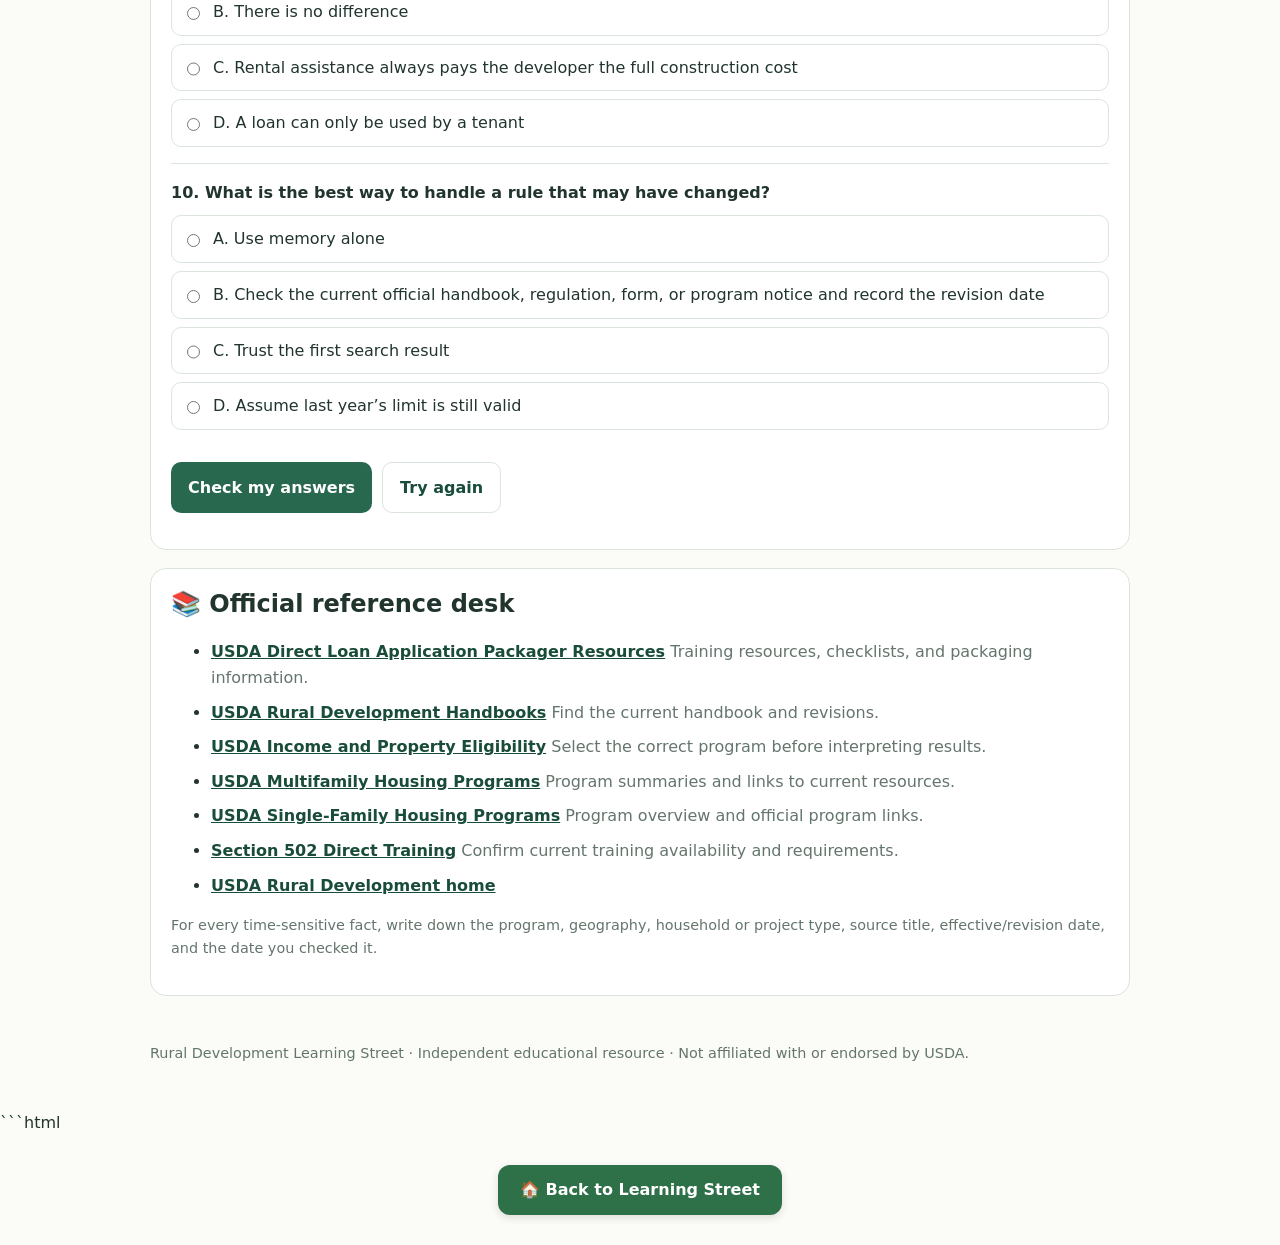
==== commit 8c47bce8: "Implement home navigation and styles Added navigation and styling for home button." ====
--- a/14day.html
+++ b/14day.html
@@ -77,3 +77,39 @@
 document.getElementById('grade').addEventListener('click',()=>{let score=0,answered=0;questions.forEach((q,i)=>{const sel=document.querySelector(`input[name="q${i}"]:checked`);const f=document.getElementById('f'+i);f.classList.remove('hidden','correct','wrong');if(sel){answered++;if(Number(sel.value)===q.a){score++;f.classList.add('correct');f.innerHTML='<strong>Correct.</strong> '+q.e}else{f.classList.add('wrong');f.innerHTML='<strong>Review.</strong> '+q.e}}else{f.classList.add('wrong');f.innerHTML='<strong>Not answered.</strong> '+q.e}});const r=document.getElementById('quizResult');r.classList.remove('hidden');r.innerHTML=`<div class="score">${score} / ${questions.length}</div><p>You answered ${answered} of ${questions.length} questions.</p><p>${score>=9?'Excellent review score. Keep checking the official sources for current details.':score>=7?'Good progress. Revisit the explanations for missed questions, then try again.':'Keep learning. Review the matching day lessons and retry the quiz.'}</p><p class="muted small">This is a learning check, not an official USDA exam or proof of certification.</p>`;r.scrollIntoView({behavior:'smooth',block:'center'})});
 document.getElementById('retake').addEventListener('click',()=>{questions.forEach((q,i)=>{document.querySelectorAll(`input[name="q${i}"]`).forEach(x=>x.checked=false);const f=document.getElementById('f'+i);f.className='feedback hidden';f.textContent=''});const r=document.getElementById('quizResult');r.classList.add('hidden');r.textContent='';window.scrollTo({top:quiz.offsetTop,behavior:'smooth'})});
 </script></body></html>
+```html
+<div class="home-navigation">
+  <a href="index.html" class="home-button">
+    🏠 Back to Learning Street
+  </a>
+</div>
+
+<style>
+  .home-navigation {
+    text-align: center;
+    margin: 20px auto;
+    padding: 10px;
+  }
+
+  .home-button {
+    display: inline-block;
+    padding: 12px 22px;
+    background: #2e7048;
+    color: #ffffff;
+    text-decoration: none;
+    font-weight: bold;
+    border-radius: 12px;
+    box-shadow: 0 3px 8px rgba(0, 0, 0, 0.12);
+    transition: background 0.2s, transform 0.2s;
+  }
+
+  .home-button:hover {
+    background: #205437;
+    transform: translateY(-2px);
+  }
+
+  .home-button:focus-visible {
+    outline: 3px solid #f4c542;
+    outline-offset: 4px;
+  }
+</style>
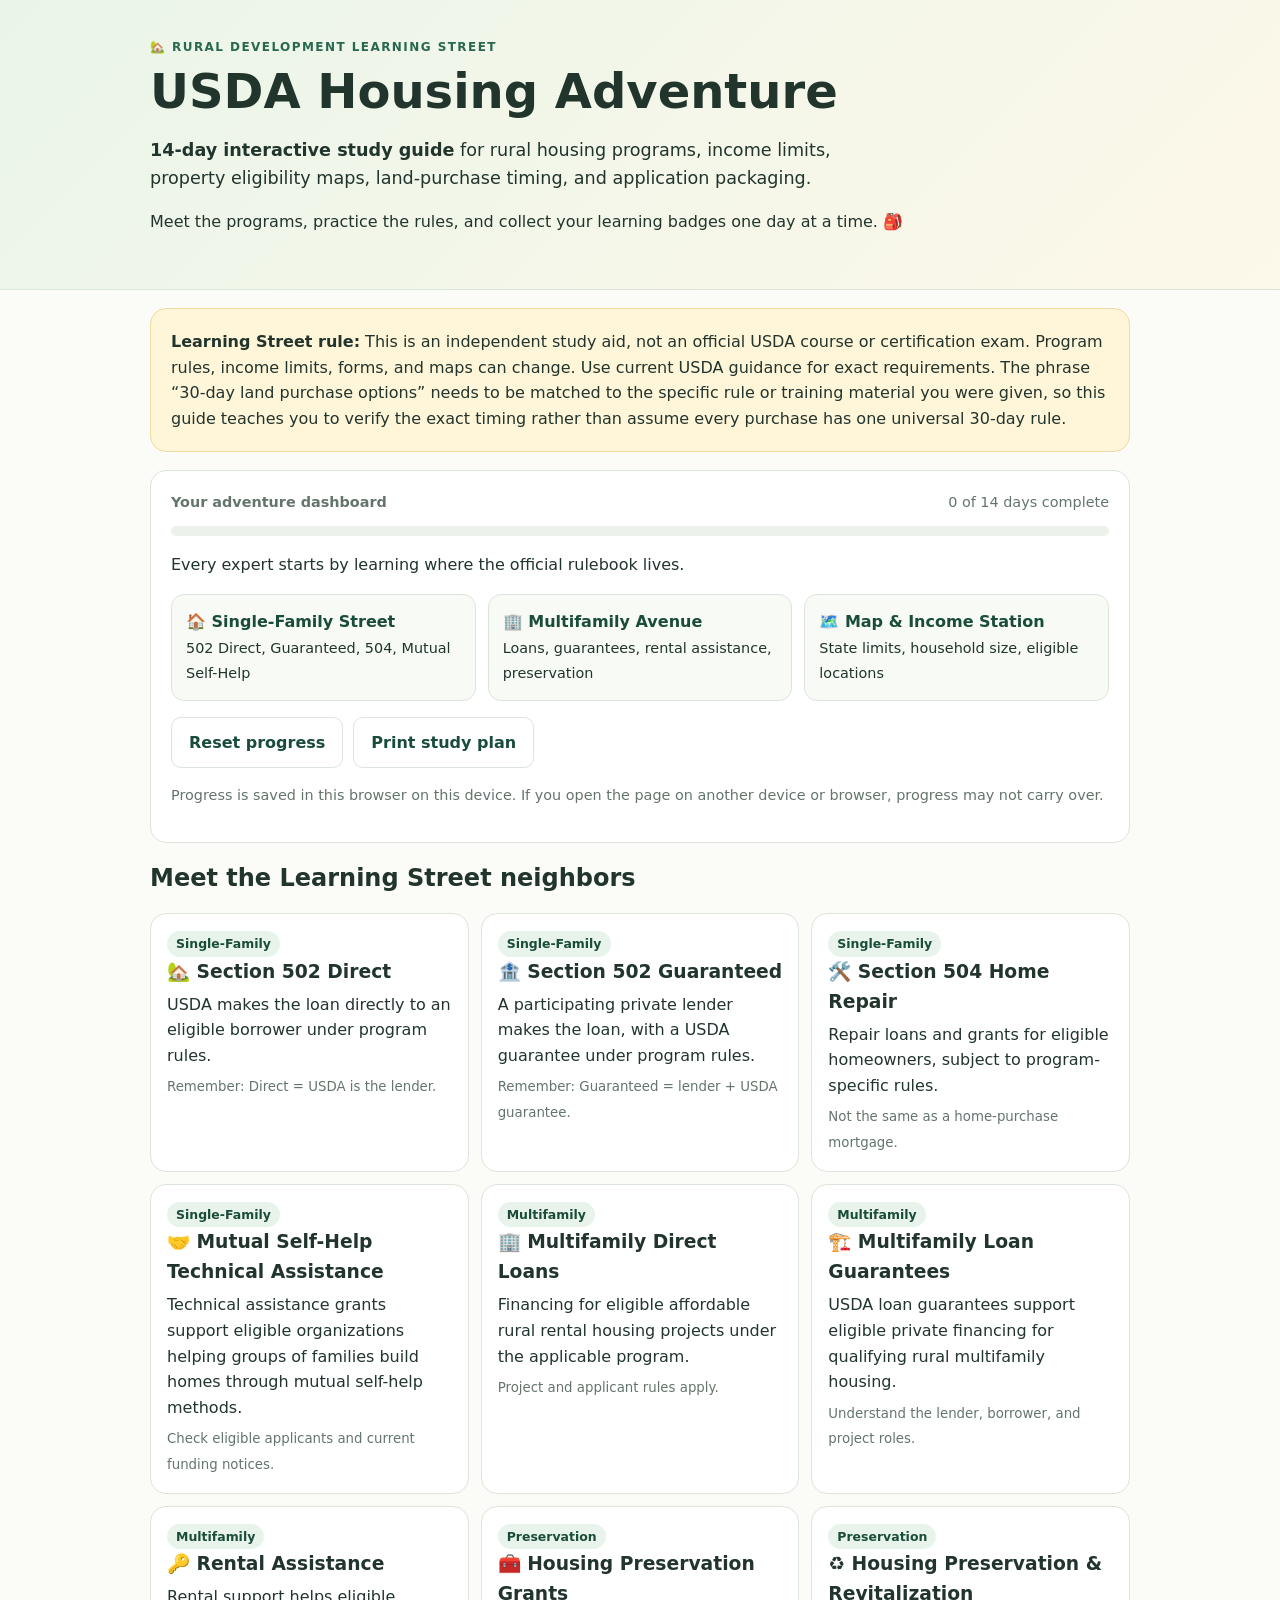
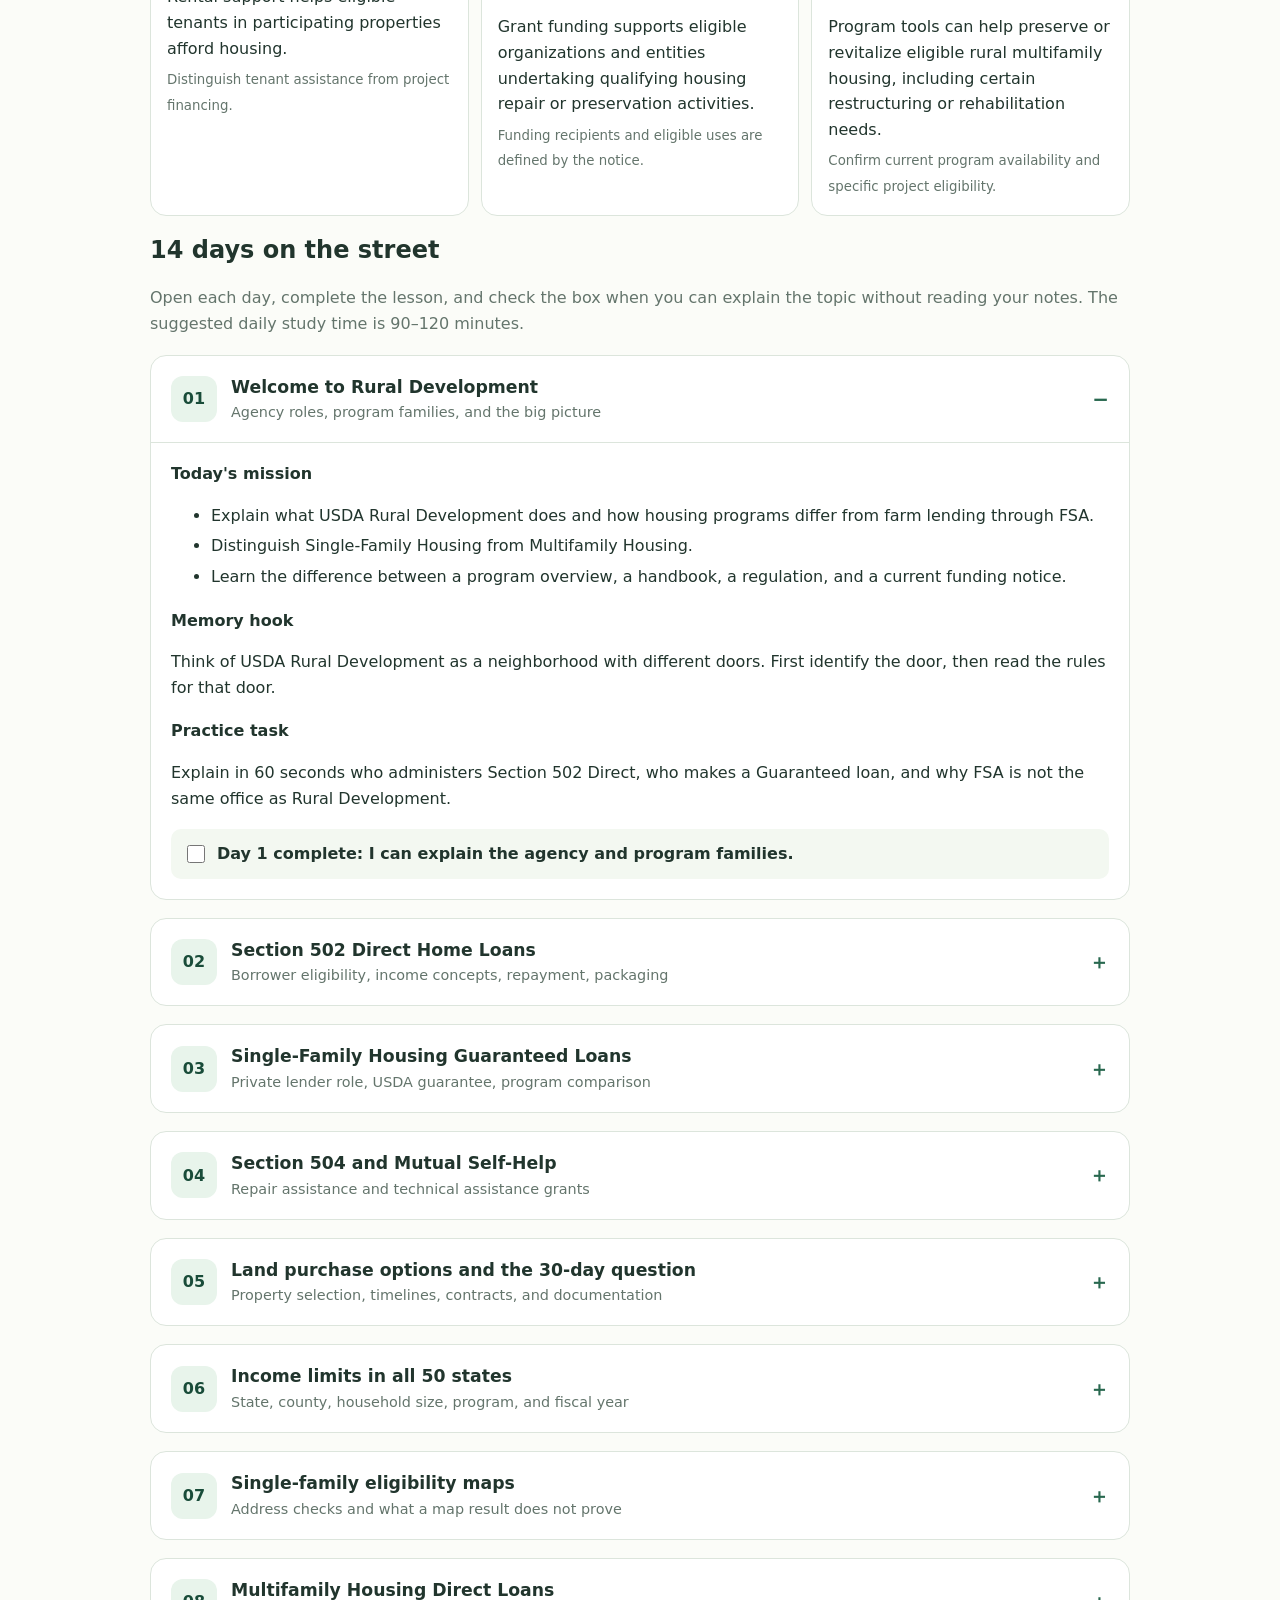
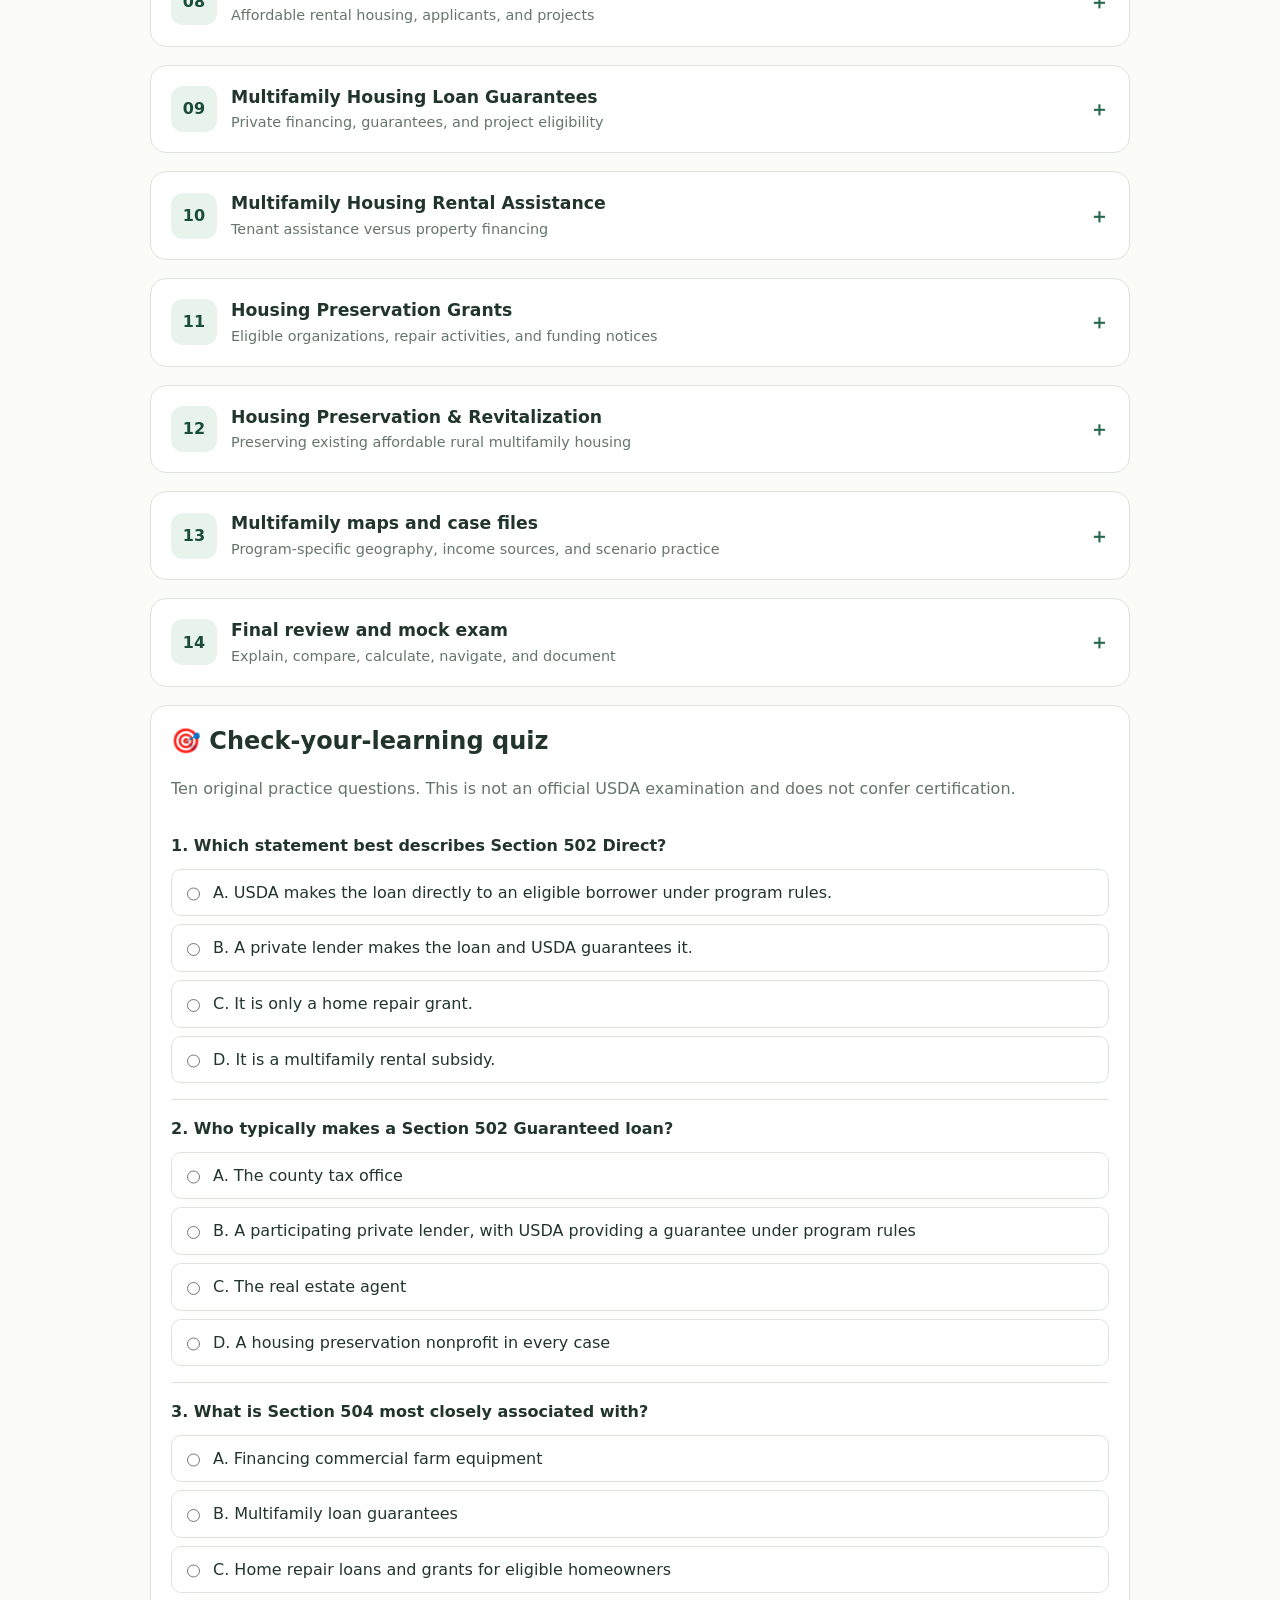
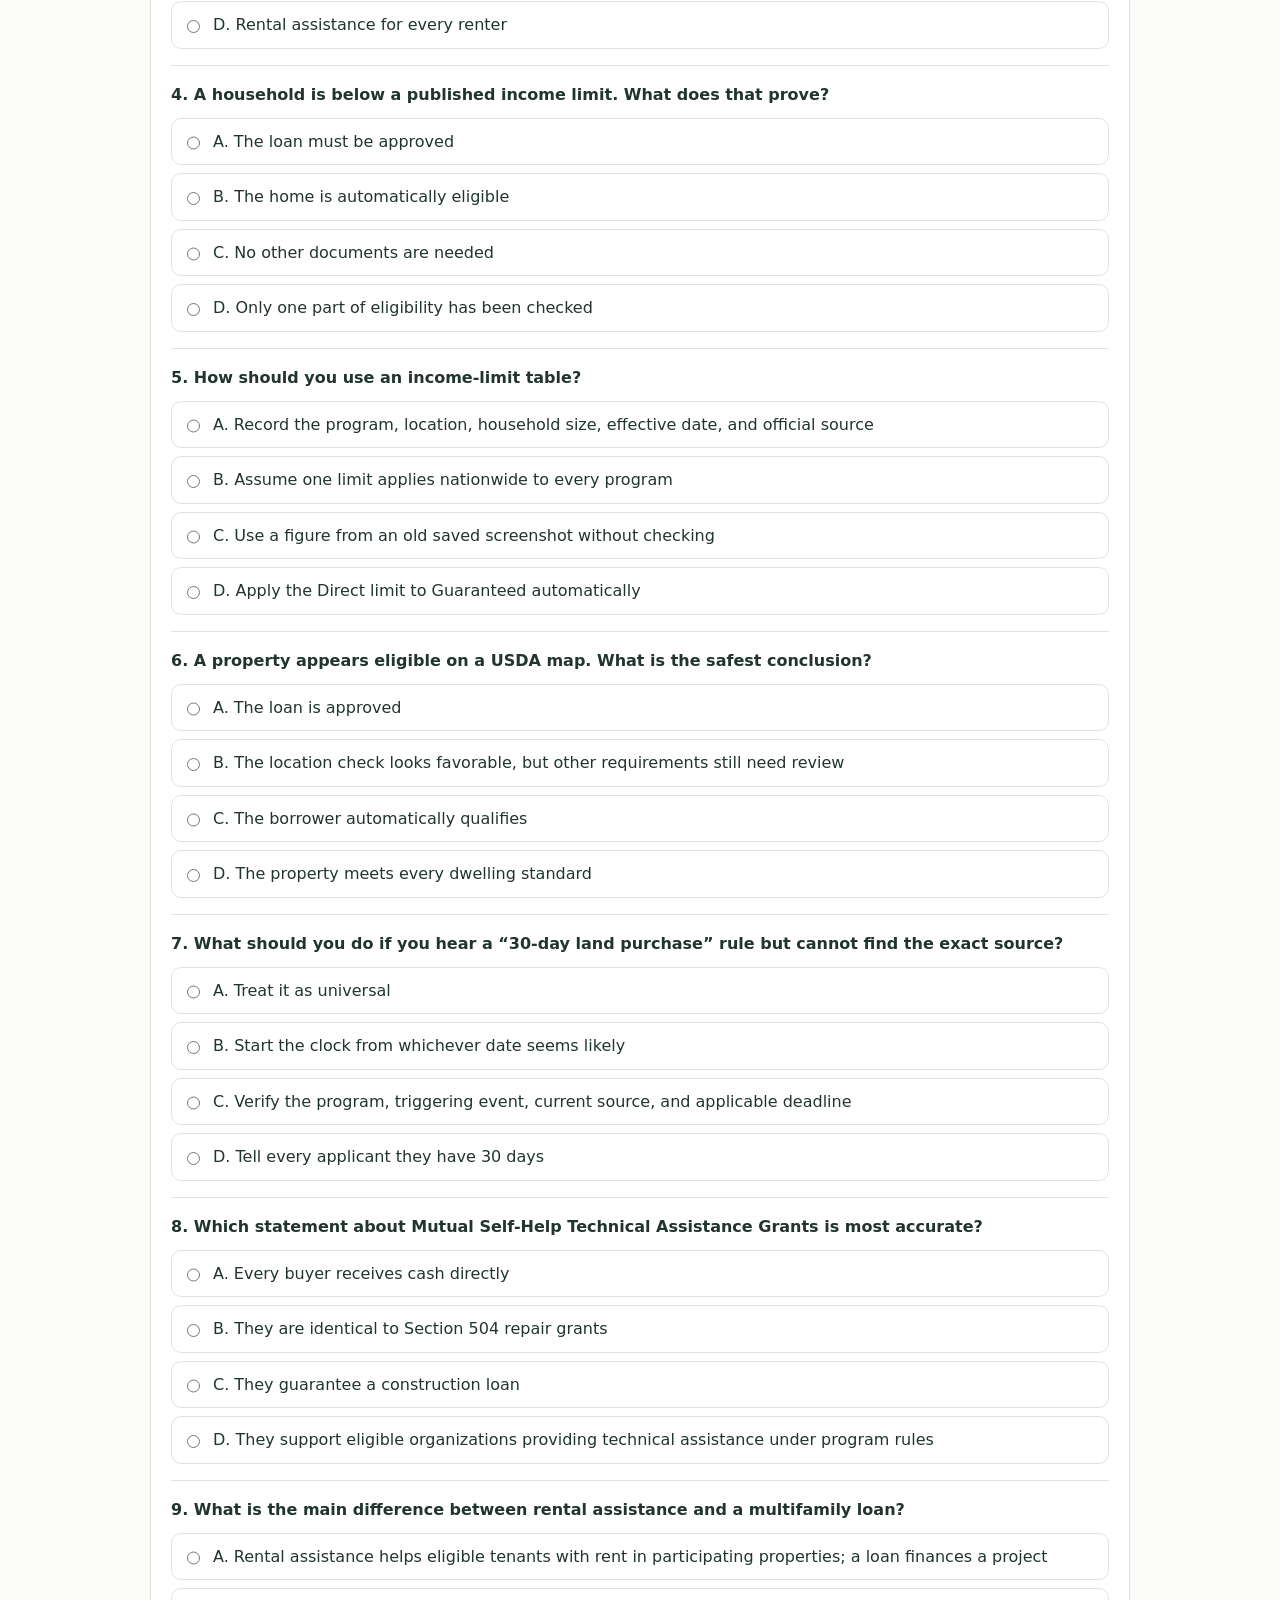
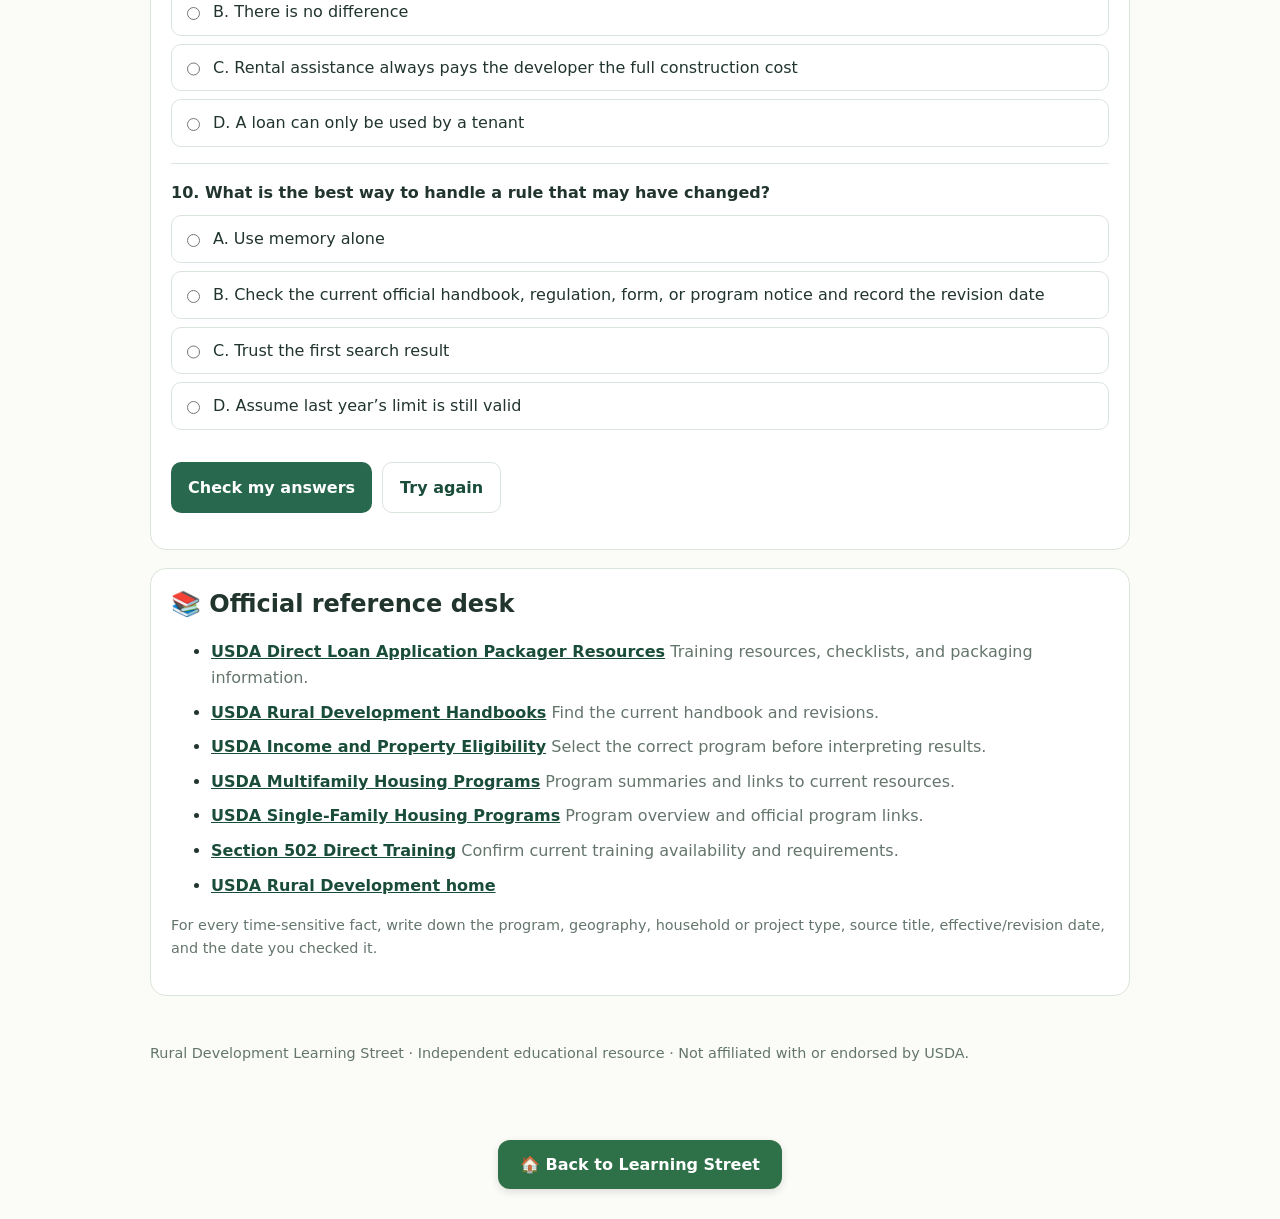
==== commit 8399f77b: "Fix quiz feedback and retake functionality" ====
--- a/14day.html
+++ b/14day.html
@@ -77,7 +77,7 @@
 document.getElementById('grade').addEventListener('click',()=>{let score=0,answered=0;questions.forEach((q,i)=>{const sel=document.querySelector(`input[name="q${i}"]:checked`);const f=document.getElementById('f'+i);f.classList.remove('hidden','correct','wrong');if(sel){answered++;if(Number(sel.value)===q.a){score++;f.classList.add('correct');f.innerHTML='<strong>Correct.</strong> '+q.e}else{f.classList.add('wrong');f.innerHTML='<strong>Review.</strong> '+q.e}}else{f.classList.add('wrong');f.innerHTML='<strong>Not answered.</strong> '+q.e}});const r=document.getElementById('quizResult');r.classList.remove('hidden');r.innerHTML=`<div class="score">${score} / ${questions.length}</div><p>You answered ${answered} of ${questions.length} questions.</p><p>${score>=9?'Excellent review score. Keep checking the official sources for current details.':score>=7?'Good progress. Revisit the explanations for missed questions, then try again.':'Keep learning. Review the matching day lessons and retry the quiz.'}</p><p class="muted small">This is a learning check, not an official USDA exam or proof of certification.</p>`;r.scrollIntoView({behavior:'smooth',block:'center'})});
 document.getElementById('retake').addEventListener('click',()=>{questions.forEach((q,i)=>{document.querySelectorAll(`input[name="q${i}"]`).forEach(x=>x.checked=false);const f=document.getElementById('f'+i);f.className='feedback hidden';f.textContent=''});const r=document.getElementById('quizResult');r.classList.add('hidden');r.textContent='';window.scrollTo({top:quiz.offsetTop,behavior:'smooth'})});
 </script></body></html>
-```html
+
 <div class="home-navigation">
   <a href="index.html" class="home-button">
     🏠 Back to Learning Street
